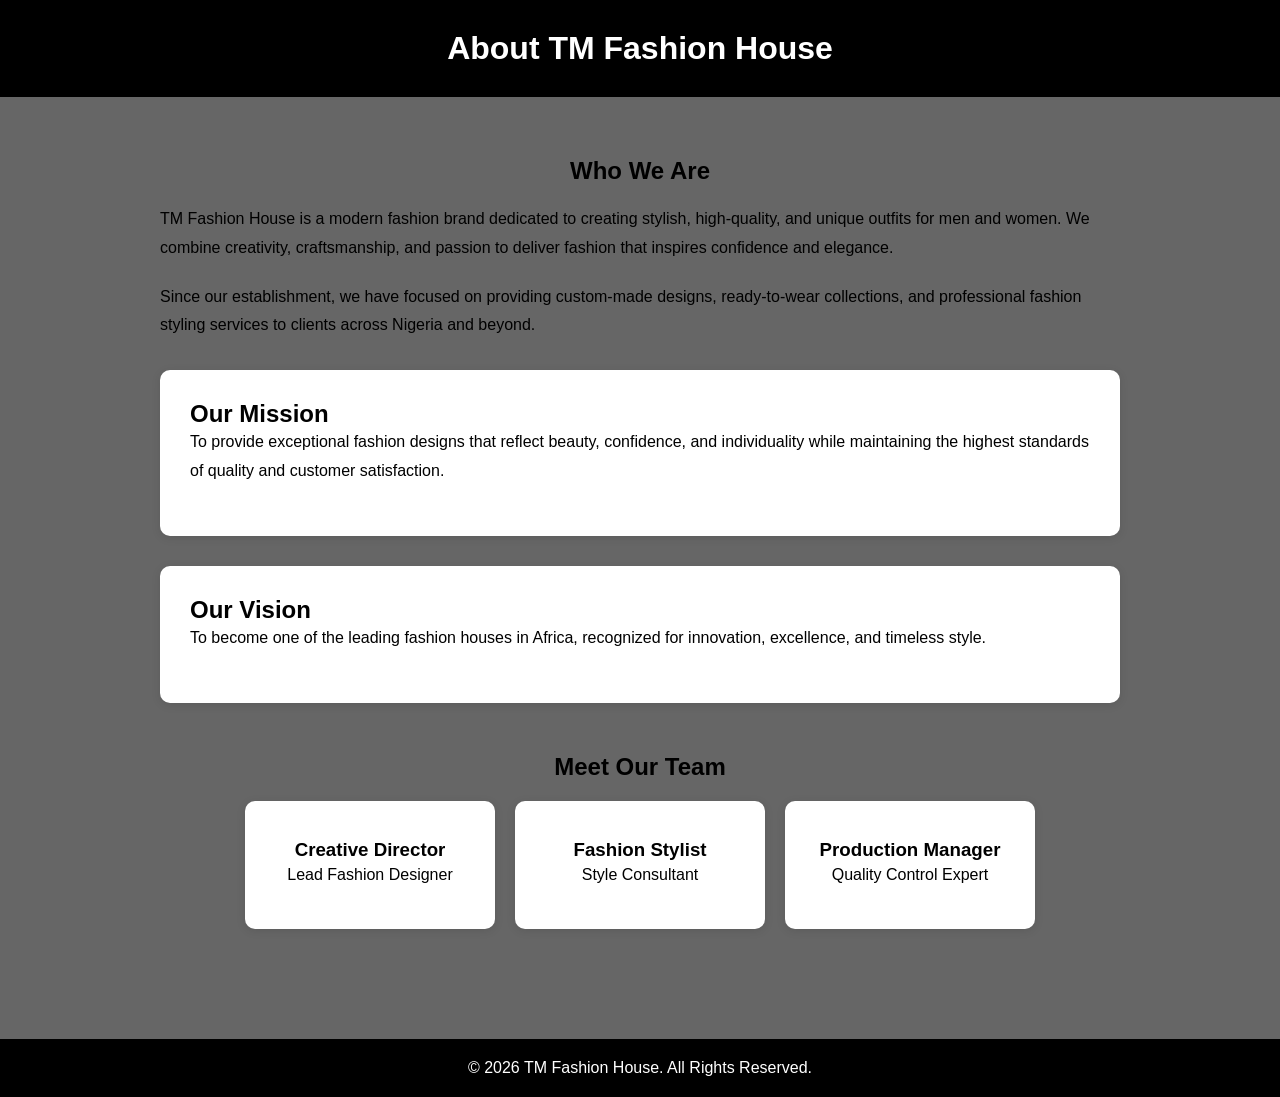
==== about.html @ ffd2a454 "change" ====
<!DOCTYPE html>
<html lang="en">
<head>
<meta charset="UTF-8">
<meta name="viewport" content="width=device-width, initial-scale=1.0">
<title>About Us - TM Fashion House</title>

<style>
*{
    margin:0;
    padding:0;
    box-sizing:border-box;
    font-family:Arial, sans-serif;
}

body{
    height: 100vh;
    background: linear-gradient(rgba(0,0,0,0.6),
    rgba(0,0,0,0.6)),
    url("images/about-bg.jpg");
    background-size: cover;
    background-position: center;
    color: black;
}    


header{
    background:#000;
    color:#fff;
    text-align:center;
    padding:30px;
}

.about{
    max-width:1000px;
    margin:auto;
    padding:60px 20px;
}

.about h1{
    text-align:center;
    margin-bottom:20px;
}

.about p{
    line-height:1.8;
    margin-bottom:20px;
}

.mission{
    background:white;
    padding:30px;
    margin-top:30px;
    border-radius:10px;
    box-shadow:0 2px 10px rgba(0,0,0,0.1);
}

.team{
    margin-top:50px;
    text-align:center;
}

.team-members{
    display:flex;
    gap:20px;
    justify-content:center;
    flex-wrap:wrap;
    margin-top:20px;
}

.card{
    background:white;
    padding:20px;
    width:250px;
    border-radius:10px;
    box-shadow:0 2px 10px rgba(0,0,0,0.1);
}

.card img{
    width:100%;
    border-radius:10px;
}

footer{
    background:black;
    color:white;
    text-align:center;
    padding:20px;
    margin-top:50px;
}
</style>
</head>

<body>

<header>
    <h1>About TM Fashion House</h1>
</header>

<section class="about">

    <h1>Who We Are</h1>

    <p>
        TM Fashion House is a modern fashion brand dedicated to creating
        stylish, high-quality, and unique outfits for men and women.
        We combine creativity, craftsmanship, and passion to deliver
        fashion that inspires confidence and elegance.
    </p>

    <p>
        Since our establishment, we have focused on providing custom-made
        designs, ready-to-wear collections, and professional fashion styling
        services to clients across Nigeria and beyond.
    </p>

    <div class="mission">
        <h2>Our Mission</h2>
        <p>
            To provide exceptional fashion designs that reflect beauty,
            confidence, and individuality while maintaining the highest
            standards of quality and customer satisfaction.
        </p>
    </div>

    <div class="mission">
        <h2>Our Vision</h2>
        <p>
            To become one of the leading fashion houses in Africa,
            recognized for innovation, excellence, and timeless style.
        </p>
    </div>

    <div class="team">
        <h2>Meet Our Team</h2>

        <div class="team-members">

            <div class="card">
                <img src="https://via.placeholder.com/250" alt="">
                <h3>Creative Director</h3>
                <p>Lead Fashion Designer</p>
            </div>

            <div class="card">
                <img src="https://via.placeholder.com/250" alt="">
                <h3>Fashion Stylist</h3>
                <p>Style Consultant</p>
            </div>

            <div class="card">
                <img src="https://via.placeholder.com/250" alt="">
                <h3>Production Manager</h3>
                <p>Quality Control Expert</p>
            </div>

        </div>
    </div>

</section>

<footer>
    <p>&copy; 2026 TM Fashion House. All Rights Reserved.</p>
</footer>

</body>
</html>
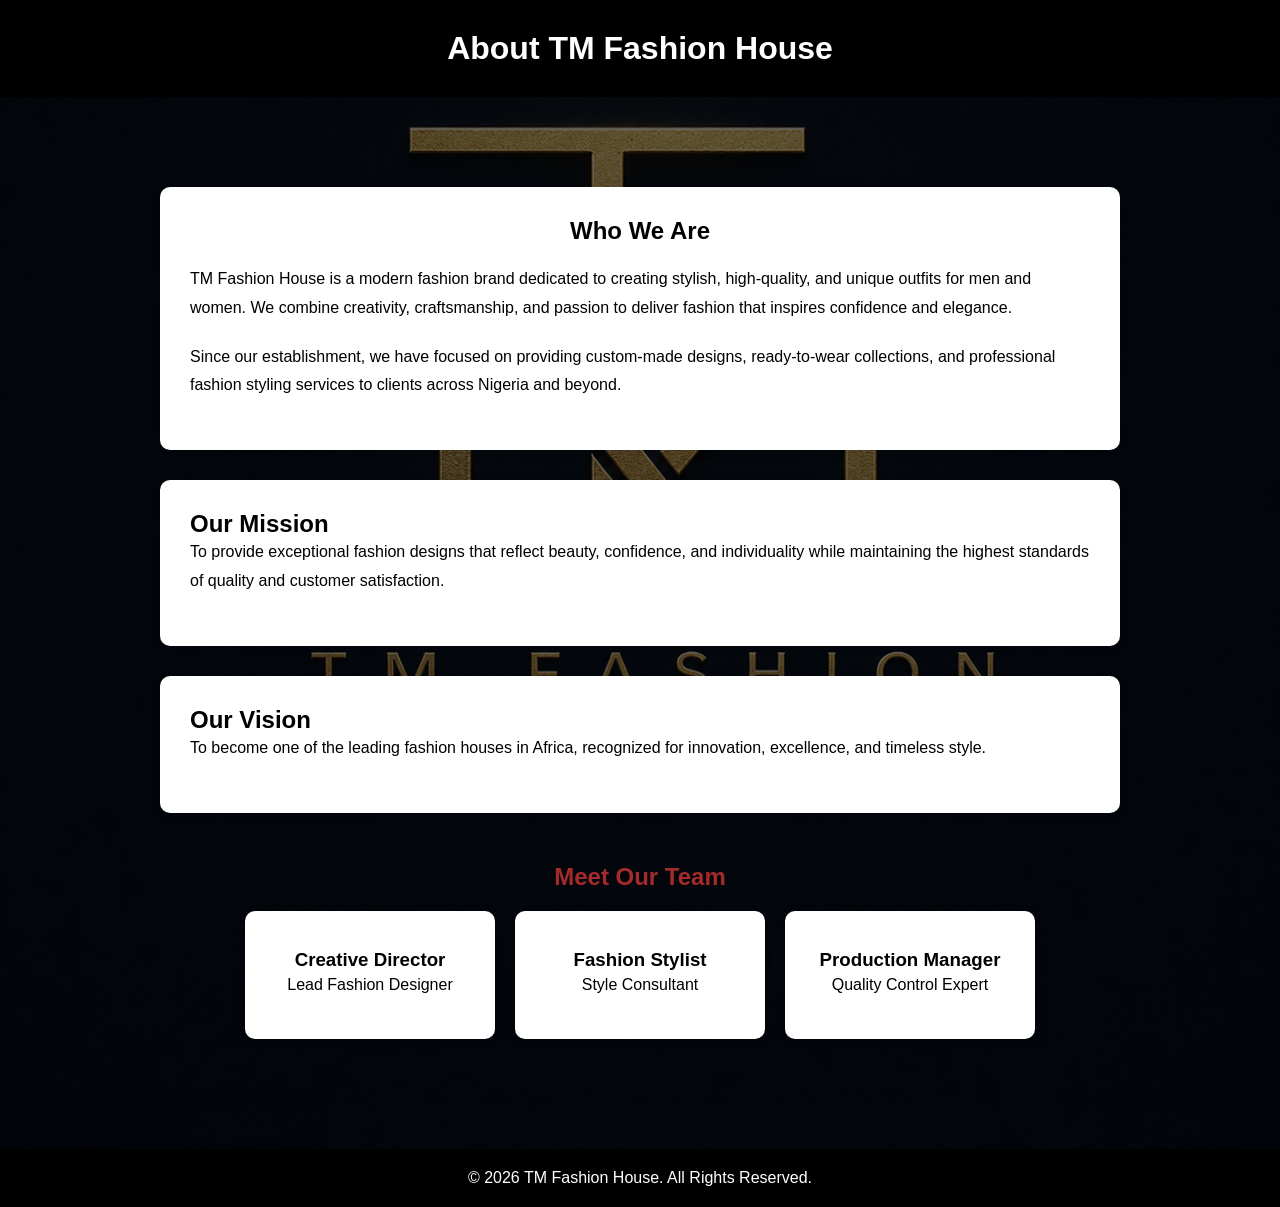
==== commit 9d656457: "change" ====
--- a/about.html
+++ b/about.html
@@ -17,7 +17,7 @@
     height: 100vh;
     background: linear-gradient(rgba(0,0,0,0.6),
     rgba(0,0,0,0.6)),
-    url("images/about-bg.jpg");
+    url("./img/c43660ab-0248-4a86-8bbc-b82530665571.png");
     background-size: cover;
     background-position: center;
     color: black;
@@ -88,6 +88,16 @@
     padding:20px;
     margin-top:50px;
 }
+.abt{
+     background:white;
+    padding:30px;
+    margin-top:30px;
+    border-radius:10px;
+    box-shadow:0 2px 10px rgba(0,0,0,0.1);
+}
+.h1{
+    color: brown;
+}
 </style>
 </head>
 
@@ -98,6 +108,7 @@
 </header>
 
 <section class="about">
+    <div class="abt">
 
     <h1>Who We Are</h1>
 
@@ -113,6 +124,7 @@
         designs, ready-to-wear collections, and professional fashion styling
         services to clients across Nigeria and beyond.
     </p>
+    </div>
 
     <div class="mission">
         <h2>Our Mission</h2>
@@ -132,7 +144,7 @@
     </div>
 
     <div class="team">
-        <h2>Meet Our Team</h2>
+        <h2 class="h1">Meet Our Team</h2>
 
         <div class="team-members">
 
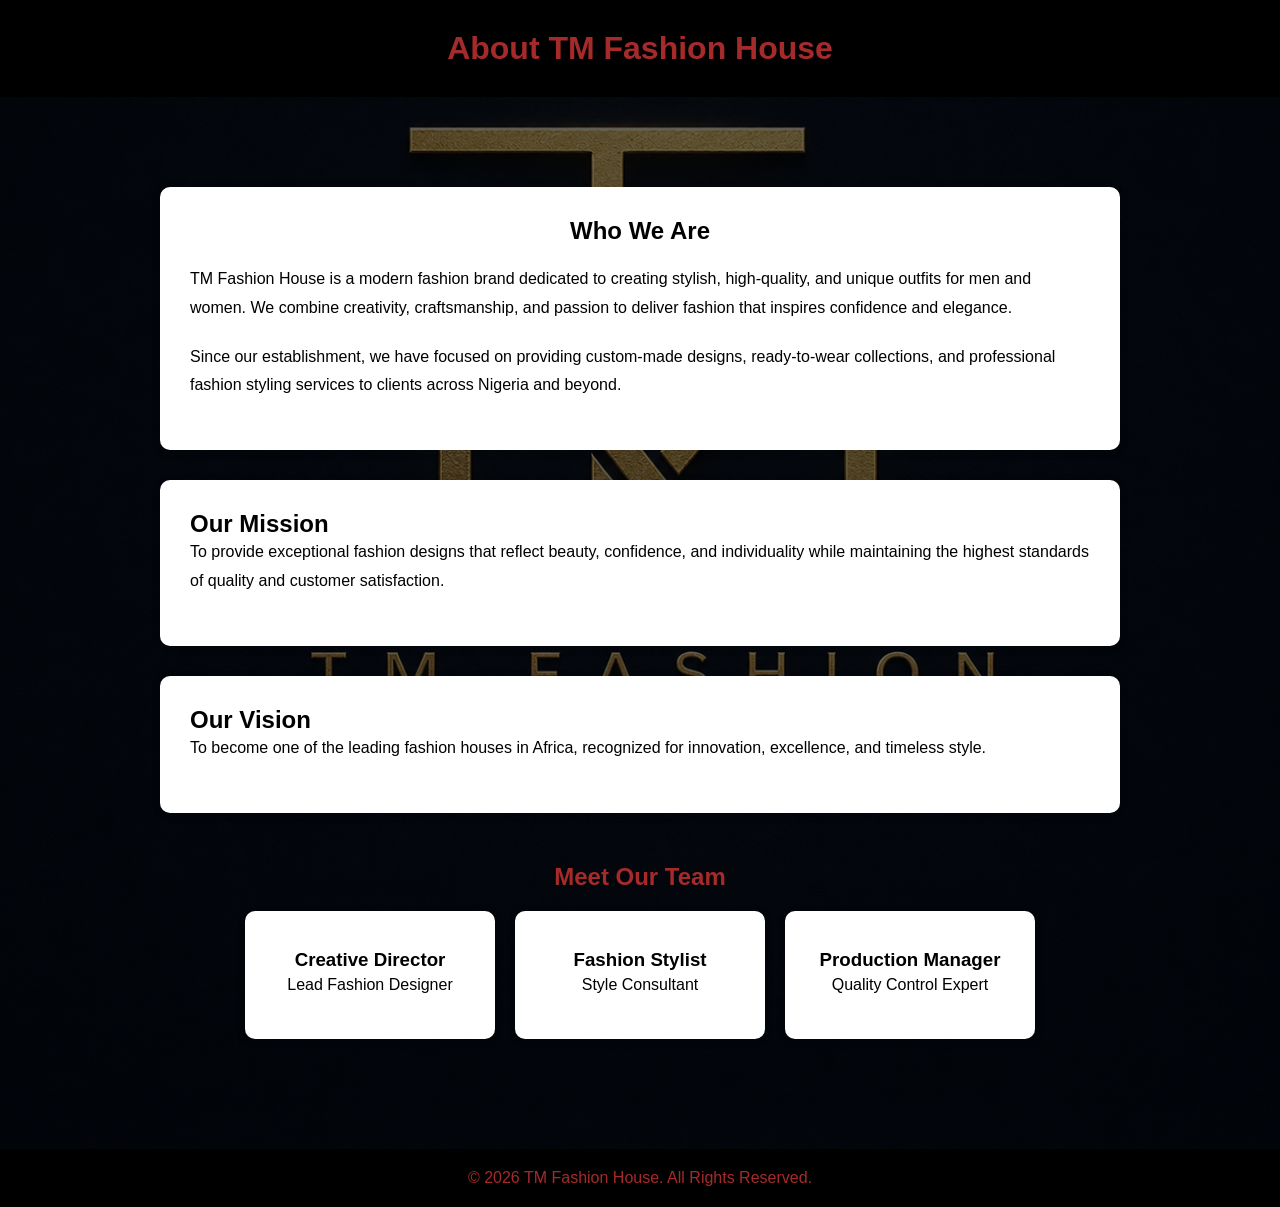
==== commit 321e7a24: "change" ====
--- a/about.html
+++ b/about.html
@@ -26,7 +26,7 @@
 
 header{
     background:#000;
-    color:#fff;
+    color:brown;
     text-align:center;
     padding:30px;
 }
@@ -97,6 +97,9 @@
 }
 .h1{
     color: brown;
+}
+.spa{
+    color:brown;
 }
 </style>
 </head>
@@ -172,7 +175,7 @@
 </section>
 
 <footer>
-    <p>&copy; 2026 TM Fashion House. All Rights Reserved.</p>
+    <p class="spa">&copy; 2026 TM Fashion House. All Rights Reserved.</p>
 </footer>
 
 </body>
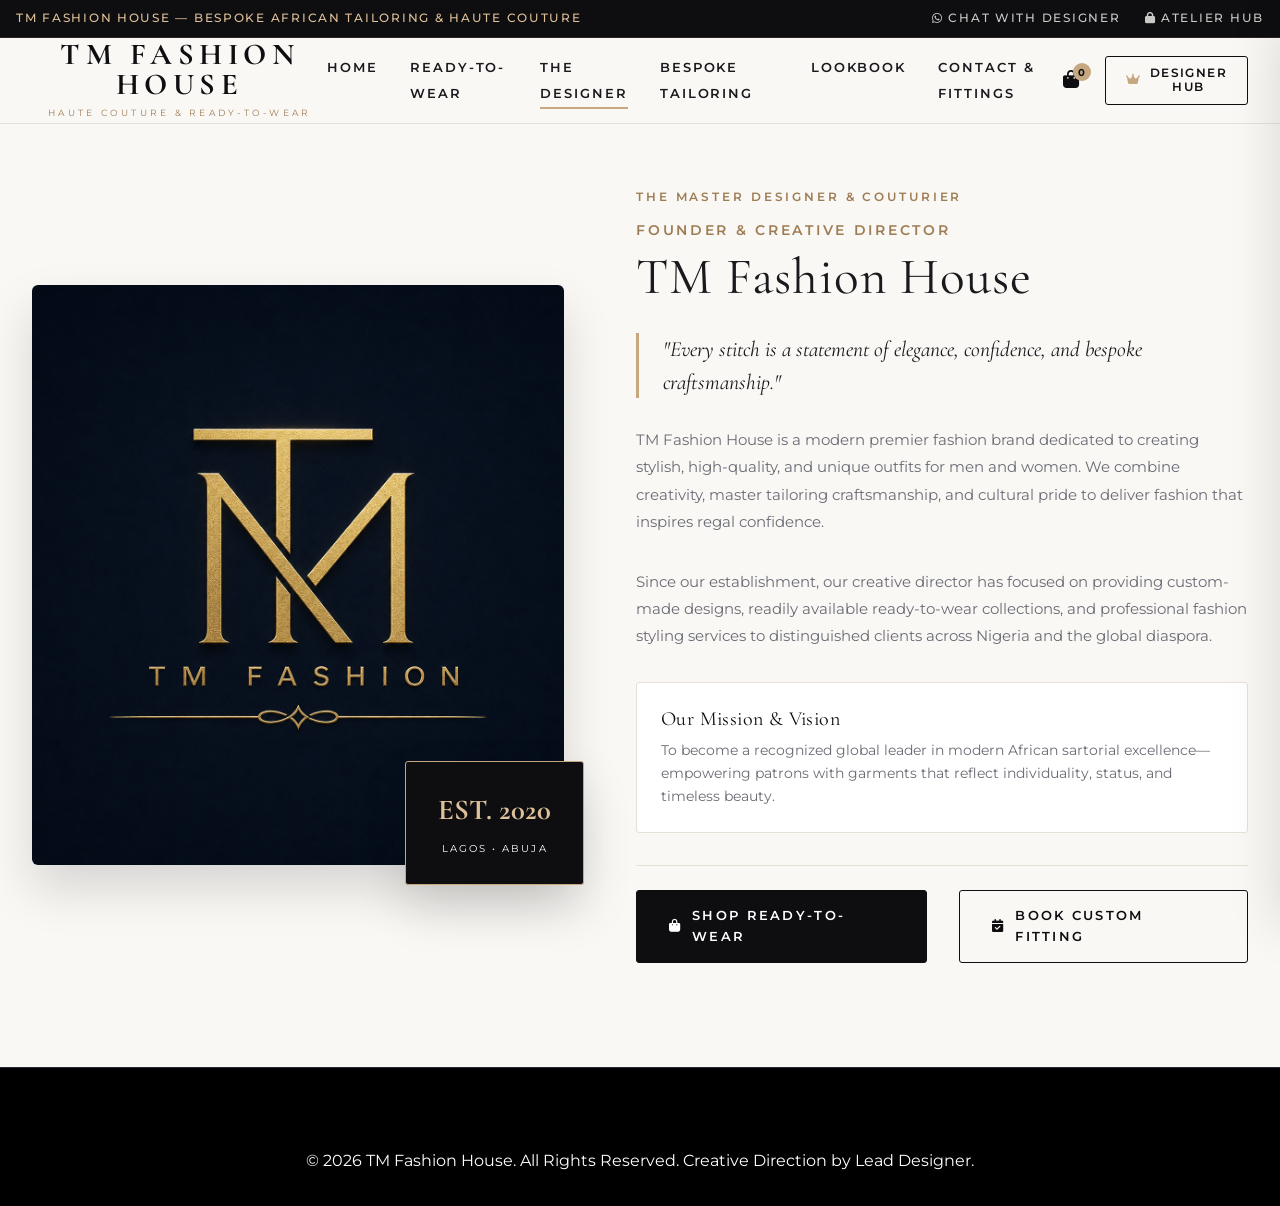
==== commit dd5cdcb3: "change" ====
--- a/about.html
+++ b/about.html
@@ -1,182 +1,147 @@
 <!DOCTYPE html>
 <html lang="en">
 <head>
-<meta charset="UTF-8">
-<meta name="viewport" content="width=device-width, initial-scale=1.0">
-<title>About Us - TM Fashion House</title>
-
-<style>
-*{
-    margin:0;
-    padding:0;
-    box-sizing:border-box;
-    font-family:Arial, sans-serif;
-}
-
-body{
-    height: 100vh;
-    background: linear-gradient(rgba(0,0,0,0.6),
-    rgba(0,0,0,0.6)),
-    url("./img/c43660ab-0248-4a86-8bbc-b82530665571.png");
-    background-size: cover;
-    background-position: center;
-    color: black;
-}    
-
-
-header{
-    background:#000;
-    color:brown;
-    text-align:center;
-    padding:30px;
-}
-
-.about{
-    max-width:1000px;
-    margin:auto;
-    padding:60px 20px;
-}
-
-.about h1{
-    text-align:center;
-    margin-bottom:20px;
-}
-
-.about p{
-    line-height:1.8;
-    margin-bottom:20px;
-}
-
-.mission{
-    background:white;
-    padding:30px;
-    margin-top:30px;
-    border-radius:10px;
-    box-shadow:0 2px 10px rgba(0,0,0,0.1);
-}
-
-.team{
-    margin-top:50px;
-    text-align:center;
-}
-
-.team-members{
-    display:flex;
-    gap:20px;
-    justify-content:center;
-    flex-wrap:wrap;
-    margin-top:20px;
-}
-
-.card{
-    background:white;
-    padding:20px;
-    width:250px;
-    border-radius:10px;
-    box-shadow:0 2px 10px rgba(0,0,0,0.1);
-}
-
-.card img{
-    width:100%;
-    border-radius:10px;
-}
-
-footer{
-    background:black;
-    color:white;
-    text-align:center;
-    padding:20px;
-    margin-top:50px;
-}
-.abt{
-     background:white;
-    padding:30px;
-    margin-top:30px;
-    border-radius:10px;
-    box-shadow:0 2px 10px rgba(0,0,0,0.1);
-}
-.h1{
-    color: brown;
-}
-.spa{
-    color:brown;
-}
-</style>
+    <meta charset="UTF-8">
+    <meta name="viewport" content="width=device-width, initial-scale=1.0">
+    <title>About The Designer & Atelier - TM Fashion House</title>
+    
+    <!-- Font Awesome Icons -->
+    <link rel="stylesheet" href="https://cdnjs.cloudflare.com/ajax/libs/font-awesome/6.5.1/css/all.min.css">
+    
+    <!-- Luxury Styling -->
+    <link rel="stylesheet" href="css/styles.css">
 </head>
-
 <body>
 
-<header>
-    <h1>About TM Fashion House</h1>
-</header>
+    <!-- Announcement Bar -->
+    <aside class="announcement-bar">
+        <span>TM Fashion House — Bespoke African Tailoring & Haute Couture</span>
+        <div class="bar-links">
+            <a href="https://wa.me/2348000000000" target="_blank"><i class="fa-brands fa-whatsapp"></i> Chat with Designer</a>
+            <a href="javascript:void(0)" onclick="DesignerPortal.openPortal()"><i class="fa-solid fa-lock"></i> Atelier Hub</a>
+        </div>
+    </aside>
 
-<section class="about">
-    <div class="abt">
+    <!-- Header Navigation -->
+    <header class="site-header">
+        <div class="container nav-container">
+            <a href="index.html" class="brand-logo">
+                <span class="brand-title">TM Fashion House</span>
+                <span class="brand-subtitle">Haute Couture & Ready-to-Wear</span>
+            </a>
 
-    <h1>Who We Are</h1>
+            <nav>
+                <ul class="nav-menu">
+                    <li><a href="index.html" class="nav-link">Home</a></li>
+                    <li><a href="shop.html" class="nav-link">Ready-to-Wear</a></li>
+                    <li><a href="about.html" class="nav-link active">The Designer</a></li>
+                    <li><a href="index.html#bespoke-section" class="nav-link">Bespoke Tailoring</a></li>
+                    <li><a href="index.html#lookbook-section" class="nav-link">Lookbook</a></li>
+                    <li><a href="contact.html" class="nav-link">Contact & Fittings</a></li>
+                </ul>
+            </nav>
 
-    <p>
-        TM Fashion House is a modern fashion brand dedicated to creating
-        stylish, high-quality, and unique outfits for men and women.
-        We combine creativity, craftsmanship, and passion to deliver
-        fashion that inspires confidence and elegance.
-    </p>
+            <div class="nav-actions">
+                <button class="action-btn" onclick="MaisonApp.openCartDrawer()" title="Shopping Bag">
+                    <i class="fa-solid fa-bag-shopping"></i>
+                    <span class="badge-count" id="cart-count-badge">0</span>
+                </button>
+                <button class="btn btn-outline btn-sm" onclick="DesignerPortal.openPortal()">
+                    <i class="fa-solid fa-crown text-gold"></i> Designer Hub
+                </button>
+            </div>
+        </div>
+    </header>
 
-    <p>
-        Since our establishment, we have focused on providing custom-made
-        designs, ready-to-wear collections, and professional fashion styling
-        services to clients across Nigeria and beyond.
-    </p>
-    </div>
+    <!-- About Section -->
+    <section class="section" style="padding-top: 4rem;">
+        <div class="container">
+            <div class="designer-grid">
+                <div class="designer-image-wrapper">
+                    <img src="./img/c43660ab-0248-4a86-8bbc-b82530665571.png" alt="TM Fashion House Master Designer" class="designer-img-main">
+                    <div class="designer-badge-floating">
+                        <span class="year">EST. 2020</span>
+                        <span class="label">Lagos • Abuja</span>
+                    </div>
+                </div>
 
-    <div class="mission">
-        <h2>Our Mission</h2>
-        <p>
-            To provide exceptional fashion designs that reflect beauty,
-            confidence, and individuality while maintaining the highest
-            standards of quality and customer satisfaction.
-        </p>
-    </div>
+                <div class="designer-info">
+                    <span class="eyebrow">The Master Designer & Couturier</span>
+                    <span class="designer-role">Founder & Creative Director</span>
+                    <h1 class="designer-name">TM Fashion House</h1>
 
-    <div class="mission">
-        <h2>Our Vision</h2>
-        <p>
-            To become one of the leading fashion houses in Africa,
-            recognized for innovation, excellence, and timeless style.
-        </p>
-    </div>
+                    <div class="designer-quote-box">
+                        "Every stitch is a statement of elegance, confidence, and bespoke craftsmanship."
+                    </div>
 
-    <div class="team">
-        <h2 class="h1">Meet Our Team</h2>
+                    <p class="designer-bio">
+                        TM Fashion House is a modern premier fashion brand dedicated to creating stylish, high-quality, and unique outfits for men and women. We combine creativity, master tailoring craftsmanship, and cultural pride to deliver fashion that inspires regal confidence.
+                    </p>
 
-        <div class="team-members">
+                    <p class="designer-bio">
+                        Since our establishment, our creative director has focused on providing custom-made designs, readily available ready-to-wear collections, and professional fashion styling services to distinguished clients across Nigeria and the global diaspora.
+                    </p>
 
-            <div class="card">
-                <img src="https://via.placeholder.com/250" alt="">
-                <h3>Creative Director</h3>
-                <p>Lead Fashion Designer</p>
+                    <div style="background: var(--c-white); padding: 1.5rem; border: 1px solid var(--c-border); border-radius: var(--radius-xs); margin-bottom: 2rem;">
+                        <h4 style="font-family: var(--font-serif); font-size: 1.25rem; color: var(--c-noir); margin-bottom: 0.5rem;">Our Mission & Vision</h4>
+                        <p style="font-size: 0.85rem; color: var(--c-text-muted); line-height: 1.7;">
+                            To become a recognized global leader in modern African sartorial excellence—empowering patrons with garments that reflect individuality, status, and timeless beauty.
+                        </p>
+                    </div>
+
+                    <div class="designer-signatures">
+                        <a href="shop.html" class="btn btn-primary">
+                            <i class="fa-solid fa-bag-shopping"></i> Shop Ready-to-Wear
+                        </a>
+                        <a href="contact.html" class="btn btn-outline">
+                            <i class="fa-solid fa-calendar-check"></i> Book Custom Fitting
+                        </a>
+                    </div>
+                </div>
             </div>
+        </div>
+    </section>
 
-            <div class="card">
-                <img src="https://via.placeholder.com/250" alt="">
-                <h3>Fashion Stylist</h3>
-                <p>Style Consultant</p>
+    <!-- Footer -->
+    <footer class="site-footer">
+        <div class="container text-center" style="text-align: center;">
+            <p>© 2026 TM Fashion House. All Rights Reserved. Creative Direction by Lead Designer.</p>
+        </div>
+    </footer>
+
+    <!-- Cart Drawer & Modals -->
+    <div id="drawer-backdrop" class="drawer-backdrop" onclick="MaisonApp.closeCartDrawer()"></div>
+    <aside id="cart-drawer" class="cart-drawer">
+        <div class="drawer-header">
+            <h3 class="drawer-title">Your Shopping Bag</h3>
+            <button class="drawer-close-btn" onclick="MaisonApp.closeCartDrawer()"><i class="fa-solid fa-xmark"></i></button>
+        </div>
+        <div id="cart-items-container" class="drawer-body"></div>
+        <div class="drawer-footer">
+            <div class="cart-summary-total"><span>Total</span><span id="cart-total">₦0</span></div>
+            <a href="shop.html" class="btn btn-primary" style="width: 100%; margin-top: 1rem;">View Full Store & Checkout</a>
+        </div>
+    </aside>
+
+    <div id="designer-portal-modal" class="modal-backdrop designer-portal-modal">
+        <div class="modal-container">
+            <button class="modal-close-btn" onclick="DesignerPortal.closePortal()"><i class="fa-solid fa-xmark"></i></button>
+            <div class="portal-header">
+                <h2 style="font-family: var(--font-serif); font-size: 1.85rem;">TM Fashion House Designer Console</h2>
+                <button class="btn btn-outline-gold btn-sm" onclick="DesignerPortal.closePortal()">Close</button>
             </div>
-
-            <div class="card">
-                <img src="https://via.placeholder.com/250" alt="">
-                <h3>Production Manager</h3>
-                <p>Quality Control Expert</p>
+            <div class="portal-nav-tabs">
+                <button class="portal-tab-btn active" data-tab="overview" onclick="DesignerPortal.switchTab('overview')">Overview</button>
+                <button class="portal-tab-btn" data-tab="inventory" onclick="DesignerPortal.switchTab('inventory')">Inventory</button>
+                <button class="portal-tab-btn" data-tab="orders" onclick="DesignerPortal.switchTab('orders')">Orders</button>
+                <button class="portal-tab-btn" data-tab="bespoke" onclick="DesignerPortal.switchTab('bespoke')">Bespoke</button>
             </div>
-
+            <div id="portal-tab-content" class="portal-content-area"></div>
         </div>
     </div>
 
-</section>
-
-<footer>
-    <p class="spa">&copy; 2026 TM Fashion House. All Rights Reserved.</p>
-</footer>
-
+    <script src="js/data.js"></script>
+    <script src="js/designer-portal.js"></script>
+    <script src="js/app.js"></script>
 </body>
 </html>
--- a/css/styles.css
+++ b/css/styles.css
@@ -0,0 +1,1948 @@
+/* ==========================================================================
+   TM FASHION HOUSE — HAUTE COUTURE & READY-TO-WEAR DESIGN SYSTEM
+   ========================================================================== */
+
+@import url('https://fonts.googleapis.com/css2?family=Cormorant+Garamond:ital,wght@0,300;0,400;0,500;0,600;0,700;1,400;1,600&family=Montserrat:wght@200;300;400;500;600;700&family=Playfair+Display:ital,wght@0,400;0,600;0,700;1,400&display=swap');
+
+:root {
+  --font-serif: 'Cormorant Garamond', 'Playfair Display', Georgia, serif;
+  --font-display: 'Playfair Display', Georgia, serif;
+  --font-sans: 'Montserrat', -apple-system, BlinkMacSystemFont, 'Segoe UI', Roboto, sans-serif;
+
+  /* Color Palette */
+  --c-noir: #0e0e11;
+  --c-noir-pure: #000000;
+  --c-noir-card: #16161c;
+  --c-charcoal: #23232b;
+  --c-gold: #c5a880;
+  --c-gold-hover: #b39266;
+  --c-gold-light: #f7f3ec;
+  --c-gold-accent: #dfc199;
+  --c-gold-muted: rgba(197, 168, 128, 0.2);
+  --c-royal-brown: #5a2a27;
+  --c-cream: #faf8f5;
+  --c-cream-soft: #f4efe8;
+  --c-sand: #e8e2d8;
+  --c-white: #ffffff;
+  --c-text-primary: #1a1a1e;
+  --c-text-muted: #6b6b75;
+  --c-text-light: #9e9ea7;
+  --c-border: #e6e0d6;
+  --c-border-dark: #2a2a34;
+  --c-success: #2d8a63;
+  --c-whatsapp: #25d366;
+  --c-danger: #a93226;
+
+  /* Elevation & Transitions */
+  --shadow-sm: 0 4px 12px rgba(0, 0, 0, 0.04);
+  --shadow-md: 0 12px 30px rgba(0, 0, 0, 0.08);
+  --shadow-lg: 0 24px 50px rgba(0, 0, 0, 0.14);
+  --shadow-gold: 0 10px 30px rgba(197, 168, 128, 0.25);
+  --ease-luxury: cubic-bezier(0.25, 1, 0.5, 1);
+  --transition-fast: 0.25s cubic-bezier(0.25, 1, 0.5, 1);
+  --transition-smooth: 0.45s cubic-bezier(0.25, 1, 0.5, 1);
+  --radius-xs: 3px;
+  --radius-sm: 6px;
+  --radius-md: 10px;
+  --radius-lg: 16px;
+}
+
+/* Reset & Base Styles */
+*, *::before, *::after {
+  box-sizing: border-box;
+  margin: 0;
+  padding: 0;
+}
+
+html {
+  scroll-behavior: smooth;
+  font-size: 16px;
+  -webkit-font-smoothing: antialiased;
+  -moz-osx-font-smoothing: grayscale;
+}
+
+body {
+  font-family: var(--font-sans);
+  background-color: var(--c-cream);
+  color: var(--c-text-primary);
+  line-height: 1.65;
+  overflow-x: hidden;
+}
+
+img {
+  max-width: 100%;
+  height: auto;
+  display: block;
+}
+
+button, input, select, textarea {
+  font-family: inherit;
+  font-size: inherit;
+  outline: none;
+}
+
+a {
+  color: inherit;
+  text-decoration: none;
+  transition: color var(--transition-fast);
+}
+
+/* Typography Helpers */
+h1, h2, h3, h4, h5, h6 {
+  font-family: var(--font-serif);
+  font-weight: 400;
+  letter-spacing: 0.02em;
+  line-height: 1.2;
+}
+
+.eyebrow {
+  font-family: var(--font-sans);
+  font-size: 0.72rem;
+  font-weight: 600;
+  text-transform: uppercase;
+  letter-spacing: 0.25em;
+  color: var(--c-gold-dark, #9e7d54);
+  margin-bottom: 0.75rem;
+  display: block;
+}
+
+.text-gold {
+  color: var(--c-gold) !important;
+}
+
+.container {
+  width: 100%;
+  max-width: 1320px;
+  margin: 0 auto;
+  padding: 0 2rem;
+}
+
+/* Buttons & Interactive Elements */
+.btn {
+  display: inline-flex;
+  align-items: center;
+  justify-content: center;
+  gap: 0.6rem;
+  padding: 0.9rem 2rem;
+  font-size: 0.8rem;
+  font-weight: 600;
+  text-transform: uppercase;
+  letter-spacing: 0.18em;
+  border-radius: var(--radius-xs);
+  cursor: pointer;
+  transition: all var(--transition-smooth);
+  position: relative;
+  overflow: hidden;
+  border: 1px solid transparent;
+}
+
+.btn-primary {
+  background-color: var(--c-noir);
+  color: var(--c-white);
+  border-color: var(--c-noir);
+}
+
+.btn-primary:hover {
+  background-color: var(--c-gold);
+  border-color: var(--c-gold);
+  color: var(--c-noir);
+  box-shadow: var(--shadow-gold);
+  transform: translateY(-2px);
+}
+
+.btn-gold {
+  background-color: var(--c-gold);
+  color: var(--c-noir);
+  border-color: var(--c-gold);
+}
+
+.btn-gold:hover {
+  background-color: var(--c-gold-hover);
+  border-color: var(--c-gold-hover);
+  color: var(--c-white);
+  transform: translateY(-2px);
+}
+
+.btn-whatsapp {
+  background-color: var(--c-whatsapp);
+  color: var(--c-white);
+  border-color: var(--c-whatsapp);
+}
+
+.btn-whatsapp:hover {
+  background-color: #1eb956;
+  box-shadow: 0 8px 20px rgba(37, 211, 102, 0.3);
+  transform: translateY(-2px);
+}
+
+.btn-outline {
+  background-color: transparent;
+  color: var(--c-noir);
+  border-color: var(--c-noir);
+}
+
+.btn-outline:hover {
+  background-color: var(--c-noir);
+  color: var(--c-white);
+  transform: translateY(-2px);
+}
+
+.btn-outline-gold {
+  background-color: transparent;
+  color: var(--c-gold);
+  border-color: var(--c-gold);
+}
+
+.btn-outline-gold:hover {
+  background-color: var(--c-gold);
+  color: var(--c-noir);
+  transform: translateY(-2px);
+}
+
+.btn-sm {
+  padding: 0.6rem 1.25rem;
+  font-size: 0.72rem;
+  letter-spacing: 0.12em;
+}
+
+.btn-icon {
+  width: 44px;
+  height: 44px;
+  padding: 0;
+  border-radius: 50%;
+  display: inline-flex;
+  align-items: center;
+  justify-content: center;
+  background: var(--c-white);
+  border: 1px solid var(--c-border);
+  color: var(--c-noir);
+  cursor: pointer;
+  transition: all var(--transition-fast);
+}
+
+.btn-icon:hover {
+  background: var(--c-noir);
+  color: var(--c-white);
+  border-color: var(--c-noir);
+}
+
+/* ==========================================================================
+   ANNOUNCEMENT BAR & NAVIGATION
+   ========================================================================== */
+
+.announcement-bar {
+  background-color: var(--c-noir);
+  color: var(--c-gold-accent);
+  padding: 0.55rem 1rem;
+  font-size: 0.72rem;
+  font-weight: 500;
+  letter-spacing: 0.15em;
+  text-transform: uppercase;
+  text-align: center;
+  border-bottom: 1px solid rgba(197, 168, 128, 0.15);
+  display: flex;
+  justify-content: space-between;
+  align-items: center;
+}
+
+.announcement-bar .bar-links {
+  display: flex;
+  gap: 1.5rem;
+}
+
+.announcement-bar .bar-links a {
+  color: var(--c-cream);
+  opacity: 0.8;
+  transition: opacity 0.2s;
+}
+
+.announcement-bar .bar-links a:hover {
+  opacity: 1;
+  color: var(--c-gold);
+}
+
+.site-header {
+  position: sticky;
+  top: 0;
+  z-index: 100;
+  background: rgba(250, 248, 245, 0.96);
+  backdrop-filter: blur(14px);
+  -webkit-backdrop-filter: blur(14px);
+  border-bottom: 1px solid var(--c-border);
+  transition: all var(--transition-fast);
+}
+
+.nav-container {
+  display: flex;
+  align-items: center;
+  justify-content: space-between;
+  height: 85px;
+}
+
+.nav-menu {
+  display: flex;
+  list-style: none;
+  gap: 2rem;
+}
+
+.nav-link {
+  font-size: 0.8rem;
+  font-weight: 600;
+  letter-spacing: 0.15em;
+  text-transform: uppercase;
+  color: var(--c-text-primary);
+  position: relative;
+  padding: 0.5rem 0;
+}
+
+.nav-link::after {
+  content: '';
+  position: absolute;
+  bottom: 0;
+  left: 0;
+  width: 0%;
+  height: 2px;
+  background-color: var(--c-gold);
+  transition: width var(--transition-fast);
+}
+
+.nav-link:hover::after,
+.nav-link.active::after {
+  width: 100%;
+}
+
+.brand-logo {
+  text-align: center;
+  display: flex;
+  flex-direction: column;
+  align-items: center;
+}
+
+.brand-title {
+  font-family: var(--font-serif);
+  font-size: 1.9rem;
+  font-weight: 700;
+  letter-spacing: 0.18em;
+  text-transform: uppercase;
+  color: var(--c-noir);
+  line-height: 1;
+}
+
+.brand-subtitle {
+  font-size: 0.58rem;
+  letter-spacing: 0.35em;
+  text-transform: uppercase;
+  color: var(--c-gold-dark, #9e7d54);
+  margin-top: 0.25rem;
+}
+
+.nav-actions {
+  display: flex;
+  align-items: center;
+  gap: 1.25rem;
+}
+
+.action-btn {
+  background: transparent;
+  border: none;
+  cursor: pointer;
+  color: var(--c-noir);
+  font-size: 1.15rem;
+  position: relative;
+  padding: 0.35rem;
+  display: flex;
+  align-items: center;
+  justify-content: center;
+  transition: transform 0.2s, color 0.2s;
+}
+
+.action-btn:hover {
+  color: var(--c-gold);
+  transform: scale(1.08);
+}
+
+.badge-count {
+  position: absolute;
+  top: -2px;
+  right: -6px;
+  background-color: var(--c-gold);
+  color: var(--c-noir);
+  font-size: 0.65rem;
+  font-weight: 700;
+  min-width: 18px;
+  height: 18px;
+  border-radius: 50%;
+  display: flex;
+  align-items: center;
+  justify-content: center;
+}
+
+.mobile-nav-toggle {
+  display: none;
+  background: transparent;
+  border: none;
+  font-size: 1.5rem;
+  cursor: pointer;
+}
+
+/* ==========================================================================
+   HERO EDITORIAL SECTION
+   ========================================================================== */
+
+.hero-section {
+  position: relative;
+  min-height: 88vh;
+  display: flex;
+  align-items: center;
+  background: linear-gradient(135deg, rgba(14, 14, 17, 0.82) 0%, rgba(14, 14, 17, 0.55) 100%),
+              url('./img/c43660ab-0248-4a86-8bbc-b82530665571.png') center/cover no-repeat;
+  color: var(--c-white);
+  overflow: hidden;
+}
+
+.hero-content {
+  max-width: 760px;
+  position: relative;
+  z-index: 2;
+  padding: 4.5rem 0;
+  animation: fadeIn 1s ease-out;
+}
+
+.hero-tag {
+  display: inline-flex;
+  align-items: center;
+  gap: 0.75rem;
+  padding: 0.45rem 1.25rem;
+  background: rgba(255, 255, 255, 0.12);
+  backdrop-filter: blur(8px);
+  border: 1px solid rgba(255, 255, 255, 0.25);
+  font-size: 0.72rem;
+  letter-spacing: 0.2em;
+  text-transform: uppercase;
+  margin-bottom: 1.5rem;
+  border-radius: var(--radius-xs);
+}
+
+.hero-tag .dot {
+  width: 6px;
+  height: 6px;
+  background-color: var(--c-gold);
+  border-radius: 50%;
+  animation: pulse 2s infinite;
+}
+
+.hero-title {
+  font-size: 3.8rem;
+  font-weight: 300;
+  line-height: 1.1;
+  letter-spacing: 0.03em;
+  margin-bottom: 1.5rem;
+}
+
+.hero-title span {
+  font-style: italic;
+  font-weight: 700;
+  color: var(--c-gold-accent);
+}
+
+.hero-description {
+  font-size: 1.05rem;
+  font-weight: 300;
+  line-height: 1.8;
+  color: rgba(255, 255, 255, 0.88);
+  margin-bottom: 2.5rem;
+  max-width: 620px;
+}
+
+.hero-cta-group {
+  display: flex;
+  gap: 1.25rem;
+  flex-wrap: wrap;
+}
+
+.hero-badges {
+  display: flex;
+  gap: 3.5rem;
+  margin-top: 3.5rem;
+  padding-top: 2rem;
+  border-top: 1px solid rgba(255, 255, 255, 0.2);
+}
+
+.hero-stat-num {
+  font-family: var(--font-serif);
+  font-size: 2rem;
+  font-weight: 700;
+  color: var(--c-gold-accent);
+  display: block;
+}
+
+.hero-stat-label {
+  font-size: 0.72rem;
+  letter-spacing: 0.15em;
+  text-transform: uppercase;
+  color: rgba(255, 255, 255, 0.75);
+}
+
+/* ==========================================================================
+   DESIGNER SPOTLIGHT: MEET THE CREATIVE DIRECTOR
+   ========================================================================== */
+
+.section {
+  padding: 6.5rem 0;
+}
+
+.section-dark {
+  background-color: var(--c-noir);
+  color: var(--c-white);
+}
+
+.section-header {
+  text-align: center;
+  max-width: 720px;
+  margin: 0 auto 4rem auto;
+}
+
+.section-title {
+  font-size: 2.8rem;
+  font-weight: 400;
+  margin-bottom: 1rem;
+}
+
+.section-subtitle {
+  font-size: 0.95rem;
+  color: var(--c-text-muted);
+  line-height: 1.7;
+}
+
+.section-dark .section-subtitle {
+  color: var(--c-text-light);
+}
+
+.designer-grid {
+  display: grid;
+  grid-template-columns: 1fr 1.15fr;
+  gap: 4.5rem;
+  align-items: center;
+}
+
+.designer-image-wrapper {
+  position: relative;
+}
+
+.designer-img-main {
+  width: 100%;
+  height: 580px;
+  object-fit: cover;
+  border-radius: var(--radius-sm);
+  box-shadow: var(--shadow-lg);
+}
+
+.designer-badge-floating {
+  position: absolute;
+  bottom: -20px;
+  right: -20px;
+  background: var(--c-noir);
+  color: var(--c-gold-accent);
+  padding: 1.5rem 2rem;
+  border: 1px solid var(--c-gold);
+  border-radius: var(--radius-xs);
+  box-shadow: var(--shadow-lg);
+  text-align: center;
+}
+
+.designer-badge-floating .year {
+  font-family: var(--font-serif);
+  font-size: 1.8rem;
+  font-weight: 700;
+  display: block;
+}
+
+.designer-badge-floating .label {
+  font-size: 0.65rem;
+  letter-spacing: 0.2em;
+  text-transform: uppercase;
+  color: var(--c-white);
+}
+
+.designer-info .designer-role {
+  font-size: 0.85rem;
+  letter-spacing: 0.2em;
+  text-transform: uppercase;
+  color: var(--c-gold-dark, #9e7d54);
+  margin-bottom: 0.5rem;
+  display: block;
+  font-weight: 600;
+}
+
+.designer-info .designer-name {
+  font-size: 3.2rem;
+  margin-bottom: 1.5rem;
+  line-height: 1.1;
+}
+
+.designer-quote-box {
+  border-left: 3px solid var(--c-gold);
+  padding-left: 1.5rem;
+  margin: 1.75rem 0;
+  font-family: var(--font-serif);
+  font-style: italic;
+  font-size: 1.35rem;
+  color: var(--c-text-primary);
+  line-height: 1.5;
+}
+
+.designer-bio {
+  font-size: 0.95rem;
+  color: var(--c-text-muted);
+  line-height: 1.8;
+  margin-bottom: 2rem;
+}
+
+.accolades-list {
+  list-style: none;
+  margin-bottom: 2.5rem;
+  display: flex;
+  flex-direction: column;
+  gap: 0.85rem;
+}
+
+.accolades-item {
+  display: flex;
+  align-items: center;
+  gap: 1rem;
+  font-size: 0.85rem;
+  color: var(--c-text-primary);
+}
+
+.accolades-item .trophy-icon {
+  color: var(--c-gold);
+  font-size: 1.1rem;
+}
+
+.designer-signatures {
+  display: flex;
+  align-items: center;
+  gap: 2rem;
+  padding-top: 1.5rem;
+  border-top: 1px solid var(--c-border);
+}
+
+.signature-text {
+  font-family: 'Playfair Display', cursive;
+  font-style: italic;
+  font-size: 1.8rem;
+  color: var(--c-gold-dark, #9e7d54);
+}
+
+/* ==========================================================================
+   SKETCH TO SILHOUETTE TIMELINE
+   ========================================================================== */
+
+.process-grid {
+  display: grid;
+  grid-template-columns: repeat(4, 1fr);
+  gap: 2rem;
+  margin-top: 3rem;
+}
+
+.process-card {
+  background: var(--c-noir-card);
+  border: 1px solid var(--c-border-dark);
+  padding: 2.5rem 1.75rem;
+  border-radius: var(--radius-sm);
+  position: relative;
+  transition: transform var(--transition-smooth), border-color var(--transition-smooth);
+}
+
+.process-card:hover {
+  transform: translateY(-6px);
+  border-color: var(--c-gold);
+}
+
+.process-number {
+  font-family: var(--font-serif);
+  font-size: 2.2rem;
+  color: var(--c-gold);
+  opacity: 0.6;
+  margin-bottom: 1rem;
+}
+
+.process-title {
+  font-size: 1.3rem;
+  margin-bottom: 0.75rem;
+  color: var(--c-white);
+}
+
+.process-desc {
+  font-size: 0.85rem;
+  color: var(--c-text-light);
+  line-height: 1.65;
+}
+
+/* ==========================================================================
+   READY-TO-WEAR SHOPPING CATALOG
+   ========================================================================== */
+
+.catalog-controls {
+  display: flex;
+  justify-content: space-between;
+  align-items: center;
+  flex-wrap: wrap;
+  gap: 1.5rem;
+  margin-bottom: 2.5rem;
+  padding-bottom: 1.5rem;
+  border-bottom: 1px solid var(--c-border);
+}
+
+.category-tabs {
+  display: flex;
+  gap: 0.5rem;
+  flex-wrap: wrap;
+}
+
+.tab-btn {
+  padding: 0.6rem 1.4rem;
+  background: transparent;
+  border: 1px solid var(--c-border);
+  font-size: 0.75rem;
+  font-weight: 600;
+  letter-spacing: 0.12em;
+  text-transform: uppercase;
+  color: var(--c-text-primary);
+  border-radius: var(--radius-xs);
+  cursor: pointer;
+  transition: all var(--transition-fast);
+}
+
+.tab-btn:hover,
+.tab-btn.active {
+  background: var(--c-noir);
+  color: var(--c-white);
+  border-color: var(--c-noir);
+}
+
+.filter-search-group {
+  display: flex;
+  align-items: center;
+  gap: 1rem;
+}
+
+.search-box {
+  position: relative;
+}
+
+.search-input {
+  padding: 0.6rem 1rem 0.6rem 2.2rem;
+  font-size: 0.8rem;
+  border: 1px solid var(--c-border);
+  border-radius: var(--radius-xs);
+  background: var(--c-white);
+  min-width: 230px;
+  transition: border-color var(--transition-fast);
+}
+
+.search-input:focus {
+  border-color: var(--c-gold);
+}
+
+.search-icon {
+  position: absolute;
+  left: 0.75rem;
+  top: 50%;
+  transform: translateY(-50%);
+  color: var(--c-text-muted);
+  font-size: 0.85rem;
+}
+
+.sort-select {
+  padding: 0.6rem 1.2rem;
+  font-size: 0.8rem;
+  border: 1px solid var(--c-border);
+  border-radius: var(--radius-xs);
+  background: var(--c-white);
+  cursor: pointer;
+}
+
+/* Product Cards Grid */
+.products-grid {
+  display: grid;
+  grid-template-columns: repeat(auto-fill, minmax(290px, 1fr));
+  gap: 2.5rem 2rem;
+}
+
+.product-card {
+  background: var(--c-white);
+  border-radius: var(--radius-sm);
+  overflow: hidden;
+  border: 1px solid var(--c-border);
+  transition: all var(--transition-smooth);
+  display: flex;
+  flex-direction: column;
+  position: relative;
+}
+
+.product-card:hover {
+  transform: translateY(-5px);
+  box-shadow: var(--shadow-md);
+  border-color: var(--c-gold);
+}
+
+.product-media {
+  position: relative;
+  width: 100%;
+  height: 400px;
+  overflow: hidden;
+  background-color: var(--c-sand);
+}
+
+.product-img {
+  width: 100%;
+  height: 100%;
+  object-fit: cover;
+  transition: transform 0.6s var(--ease-luxury);
+}
+
+.product-card:hover .product-img {
+  transform: scale(1.06);
+}
+
+.product-badge {
+  position: absolute;
+  top: 1rem;
+  left: 1rem;
+  background: var(--c-noir);
+  color: var(--c-white);
+  font-size: 0.65rem;
+  font-weight: 600;
+  letter-spacing: 0.15em;
+  text-transform: uppercase;
+  padding: 0.35rem 0.75rem;
+  border-radius: var(--radius-xs);
+  z-index: 2;
+}
+
+.product-actions-floating {
+  position: absolute;
+  top: 1rem;
+  right: 1rem;
+  display: flex;
+  flex-direction: column;
+  gap: 0.5rem;
+  z-index: 2;
+}
+
+.quick-action-btn {
+  width: 36px;
+  height: 36px;
+  border-radius: 50%;
+  background: rgba(255, 255, 255, 0.92);
+  backdrop-filter: blur(4px);
+  border: 1px solid rgba(0, 0, 0, 0.08);
+  display: flex;
+  align-items: center;
+  justify-content: center;
+  color: var(--c-noir);
+  cursor: pointer;
+  transition: all var(--transition-fast);
+}
+
+.quick-action-btn:hover {
+  background: var(--c-noir);
+  color: var(--c-white);
+}
+
+.quick-action-btn.active-wishlist {
+  background: #e74c3c;
+  color: #fff;
+  border-color: #e74c3c;
+}
+
+.quick-view-overlay-btn {
+  position: absolute;
+  bottom: 0;
+  left: 0;
+  width: 100%;
+  padding: 0.85rem;
+  background: rgba(14, 14, 17, 0.88);
+  backdrop-filter: blur(8px);
+  color: var(--c-white);
+  border: none;
+  font-size: 0.72rem;
+  font-weight: 600;
+  letter-spacing: 0.15em;
+  text-transform: uppercase;
+  cursor: pointer;
+  transform: translateY(100%);
+  transition: transform var(--transition-smooth);
+}
+
+.product-card:hover .quick-view-overlay-btn {
+  transform: translateY(0);
+}
+
+.product-info {
+  padding: 1.5rem;
+  display: flex;
+  flex-direction: column;
+  flex-grow: 1;
+}
+
+.product-category-tag {
+  font-size: 0.68rem;
+  letter-spacing: 0.18em;
+  text-transform: uppercase;
+  color: var(--c-gold-dark, #9e7d54);
+  margin-bottom: 0.35rem;
+  font-weight: 600;
+}
+
+.product-name {
+  font-family: var(--font-serif);
+  font-size: 1.25rem;
+  font-weight: 600;
+  margin-bottom: 0.5rem;
+  color: var(--c-noir);
+  line-height: 1.3;
+}
+
+.product-price-row {
+  display: flex;
+  align-items: center;
+  gap: 0.75rem;
+  margin-bottom: 0.85rem;
+}
+
+.product-price {
+  font-family: var(--font-serif);
+  font-size: 1.35rem;
+  font-weight: 700;
+  color: var(--c-noir);
+}
+
+.product-original-price {
+  font-size: 0.95rem;
+  text-decoration: line-through;
+  color: var(--c-text-light);
+}
+
+.product-meta-specs {
+  font-size: 0.78rem;
+  color: var(--c-text-muted);
+  margin-bottom: 1rem;
+  line-height: 1.5;
+  display: -webkit-box;
+  -webkit-line-clamp: 2;
+  -webkit-box-orient: vertical;
+  overflow: hidden;
+}
+
+.swatches-row {
+  display: flex;
+  align-items: center;
+  gap: 0.5rem;
+  margin-bottom: 1.25rem;
+}
+
+.color-swatch {
+  width: 20px;
+  height: 20px;
+  border-radius: 50%;
+  border: 1px solid rgba(0, 0, 0, 0.2);
+  cursor: pointer;
+  position: relative;
+  transition: transform 0.2s;
+}
+
+.color-swatch:hover,
+.color-swatch.active {
+  transform: scale(1.25);
+  box-shadow: 0 0 0 2px var(--c-cream), 0 0 0 3px var(--c-gold);
+}
+
+.product-card-footer {
+  margin-top: auto;
+  display: flex;
+  gap: 0.5rem;
+}
+
+.stock-indicator {
+  font-size: 0.72rem;
+  display: flex;
+  align-items: center;
+  gap: 0.4rem;
+  color: var(--c-success);
+  margin-bottom: 0.75rem;
+  font-weight: 500;
+}
+
+.stock-dot {
+  width: 6px;
+  height: 6px;
+  border-radius: 50%;
+  background-color: currentColor;
+}
+
+/* ==========================================================================
+   BESPOKE ATELIER SECTION
+   ========================================================================== */
+
+.bespoke-section {
+  background: linear-gradient(180deg, #111115 0%, #16161c 100%);
+  color: var(--c-white);
+  position: relative;
+}
+
+.bespoke-grid {
+  display: grid;
+  grid-template-columns: repeat(3, 1fr);
+  gap: 2rem;
+  margin-top: 3.5rem;
+}
+
+.bespoke-card {
+  background: rgba(255, 255, 255, 0.03);
+  border: 1px solid var(--c-border-dark);
+  border-radius: var(--radius-sm);
+  overflow: hidden;
+  transition: all var(--transition-smooth);
+  display: flex;
+  flex-direction: column;
+}
+
+.bespoke-card:hover {
+  transform: translateY(-8px);
+  border-color: var(--c-gold);
+  background: rgba(255, 255, 255, 0.06);
+}
+
+.bespoke-card-img {
+  width: 100%;
+  height: 260px;
+  object-fit: cover;
+  filter: brightness(0.92);
+}
+
+.bespoke-card-body {
+  padding: 2rem;
+  display: flex;
+  flex-direction: column;
+  flex-grow: 1;
+}
+
+.bespoke-card-title {
+  font-size: 1.5rem;
+  color: var(--c-white);
+  margin-bottom: 0.5rem;
+}
+
+.bespoke-card-tagline {
+  font-size: 0.8rem;
+  color: var(--c-gold);
+  letter-spacing: 0.1em;
+  margin-bottom: 1rem;
+}
+
+.bespoke-meta-list {
+  list-style: none;
+  margin: 1rem 0 1.5rem 0;
+  display: flex;
+  flex-direction: column;
+  gap: 0.5rem;
+  font-size: 0.82rem;
+  color: var(--c-text-light);
+}
+
+.bespoke-meta-list li {
+  display: flex;
+  align-items: center;
+  gap: 0.5rem;
+}
+
+.bespoke-meta-list i {
+  color: var(--c-gold);
+}
+
+.bespoke-price-starting {
+  margin-top: auto;
+  padding-top: 1.25rem;
+  border-top: 1px solid rgba(255, 255, 255, 0.1);
+  display: flex;
+  justify-content: space-between;
+  align-items: center;
+}
+
+.starting-label {
+  font-size: 0.7rem;
+  text-transform: uppercase;
+  letter-spacing: 0.15em;
+  color: var(--c-text-light);
+}
+
+.starting-price {
+  font-family: var(--font-serif);
+  font-size: 1.35rem;
+  color: var(--c-gold-accent);
+}
+
+/* ==========================================================================
+   LOOKBOOK & RUNWAY ARCHIVE
+   ========================================================================== */
+
+.lookbook-grid {
+  display: grid;
+  grid-template-columns: repeat(3, 1fr);
+  gap: 2rem;
+  margin-top: 3rem;
+}
+
+.lookbook-card {
+  position: relative;
+  height: 520px;
+  border-radius: var(--radius-sm);
+  overflow: hidden;
+  box-shadow: var(--shadow-md);
+  cursor: pointer;
+}
+
+.lookbook-card img {
+  width: 100%;
+  height: 100%;
+  object-fit: cover;
+  transition: transform 0.8s var(--ease-luxury);
+}
+
+.lookbook-card:hover img {
+  transform: scale(1.08);
+}
+
+.lookbook-card-overlay {
+  position: absolute;
+  inset: 0;
+  background: linear-gradient(180deg, rgba(0,0,0,0.1) 0%, rgba(0,0,0,0.85) 100%);
+  display: flex;
+  flex-direction: column;
+  justify-content: flex-end;
+  padding: 2.5rem 2rem;
+  color: var(--c-white);
+  transition: opacity var(--transition-smooth);
+}
+
+.lookbook-season {
+  font-size: 0.72rem;
+  letter-spacing: 0.25em;
+  text-transform: uppercase;
+  color: var(--c-gold);
+  margin-bottom: 0.5rem;
+}
+
+.lookbook-card-title {
+  font-size: 1.8rem;
+  margin-bottom: 0.75rem;
+  line-height: 1.2;
+}
+
+.lookbook-card-desc {
+  font-size: 0.85rem;
+  color: rgba(255, 255, 255, 0.85);
+  margin-bottom: 1.25rem;
+  line-height: 1.6;
+}
+
+/* ==========================================================================
+   TESTIMONIALS & PRESS
+   ========================================================================== */
+
+.press-grid {
+  display: grid;
+  grid-template-columns: repeat(3, 1fr);
+  gap: 2.5rem;
+  margin-top: 3.5rem;
+}
+
+.press-card {
+  background: var(--c-white);
+  border: 1px solid var(--c-border);
+  padding: 3rem 2rem;
+  border-radius: var(--radius-sm);
+  text-align: center;
+  position: relative;
+  box-shadow: var(--shadow-sm);
+}
+
+.quote-icon {
+  font-family: var(--font-serif);
+  font-size: 3rem;
+  color: var(--c-gold);
+  line-height: 1;
+  margin-bottom: 1rem;
+}
+
+.press-quote {
+  font-family: var(--font-serif);
+  font-size: 1.2rem;
+  font-style: italic;
+  color: var(--c-text-primary);
+  line-height: 1.6;
+  margin-bottom: 1.5rem;
+}
+
+.press-source {
+  font-size: 0.85rem;
+  font-weight: 700;
+  letter-spacing: 0.2em;
+  text-transform: uppercase;
+  color: var(--c-noir);
+}
+
+.press-author {
+  font-size: 0.75rem;
+  color: var(--c-text-muted);
+  margin-top: 0.25rem;
+}
+
+/* ==========================================================================
+   CART SLIDE-OUT DRAWER
+   ========================================================================== */
+
+.drawer-backdrop {
+  position: fixed;
+  inset: 0;
+  background: rgba(0, 0, 0, 0.65);
+  backdrop-filter: blur(4px);
+  z-index: 1000;
+  opacity: 0;
+  visibility: hidden;
+  transition: all var(--transition-smooth);
+}
+
+.drawer-backdrop.active {
+  opacity: 1;
+  visibility: visible;
+}
+
+.cart-drawer {
+  position: fixed;
+  top: 0;
+  right: 0;
+  width: 100%;
+  max-width: 480px;
+  height: 100%;
+  background: var(--c-white);
+  z-index: 1001;
+  display: flex;
+  flex-direction: column;
+  transform: translateX(100%);
+  transition: transform var(--transition-smooth);
+  box-shadow: var(--shadow-lg);
+}
+
+.cart-drawer.active {
+  transform: translateX(0);
+}
+
+.drawer-header {
+  padding: 1.75rem 2rem;
+  display: flex;
+  justify-content: space-between;
+  align-items: center;
+  border-bottom: 1px solid var(--c-border);
+}
+
+.drawer-title {
+  font-size: 1.5rem;
+  color: var(--c-noir);
+}
+
+.drawer-close-btn {
+  background: transparent;
+  border: none;
+  font-size: 1.25rem;
+  cursor: pointer;
+  color: var(--c-text-muted);
+  transition: color 0.2s;
+}
+
+.drawer-close-btn:hover {
+  color: var(--c-noir);
+}
+
+.drawer-body {
+  flex-grow: 1;
+  overflow-y: auto;
+  padding: 2rem;
+}
+
+.cart-empty-state {
+  text-align: center;
+  padding: 4rem 1rem;
+  color: var(--c-text-muted);
+}
+
+.cart-empty-icon {
+  font-size: 3rem;
+  color: var(--c-sand);
+  margin-bottom: 1rem;
+}
+
+.cart-items-list {
+  display: flex;
+  flex-direction: column;
+  gap: 1.5rem;
+}
+
+.cart-item {
+  display: grid;
+  grid-template-columns: 80px 1fr auto;
+  gap: 1.25rem;
+  align-items: center;
+  padding-bottom: 1.5rem;
+  border-bottom: 1px solid var(--c-border);
+}
+
+.cart-item-img {
+  width: 80px;
+  height: 95px;
+  object-fit: cover;
+  border-radius: var(--radius-xs);
+}
+
+.cart-item-info .item-name {
+  font-family: var(--font-serif);
+  font-size: 1.05rem;
+  font-weight: 600;
+  color: var(--c-noir);
+  margin-bottom: 0.25rem;
+}
+
+.cart-item-info .item-variant {
+  font-size: 0.75rem;
+  color: var(--c-text-muted);
+  margin-bottom: 0.5rem;
+}
+
+.cart-item-info .item-price {
+  font-weight: 600;
+  font-size: 0.95rem;
+  color: var(--c-noir);
+}
+
+.qty-control {
+  display: inline-flex;
+  align-items: center;
+  border: 1px solid var(--c-border);
+  border-radius: var(--radius-xs);
+}
+
+.qty-btn {
+  background: transparent;
+  border: none;
+  width: 28px;
+  height: 28px;
+  cursor: pointer;
+  font-size: 0.9rem;
+  display: flex;
+  align-items: center;
+  justify-content: center;
+}
+
+.qty-btn:hover {
+  background: var(--c-sand);
+}
+
+.qty-display {
+  width: 32px;
+  text-align: center;
+  font-size: 0.8rem;
+  font-weight: 600;
+}
+
+.cart-item-remove {
+  background: transparent;
+  border: none;
+  color: var(--c-text-light);
+  cursor: pointer;
+  font-size: 0.9rem;
+  transition: color 0.2s;
+}
+
+.cart-item-remove:hover {
+  color: var(--c-danger);
+}
+
+.drawer-footer {
+  padding: 1.75rem 2rem;
+  border-top: 1px solid var(--c-border);
+  background: var(--c-cream);
+}
+
+.coupon-row {
+  display: flex;
+  gap: 0.5rem;
+  margin-bottom: 1.25rem;
+}
+
+.coupon-input {
+  flex-grow: 1;
+  padding: 0.6rem 1rem;
+  font-size: 0.8rem;
+  border: 1px solid var(--c-border);
+  border-radius: var(--radius-xs);
+  text-transform: uppercase;
+}
+
+.cart-summary-row {
+  display: flex;
+  justify-content: space-between;
+  font-size: 0.85rem;
+  color: var(--c-text-muted);
+  margin-bottom: 0.5rem;
+}
+
+.cart-summary-total {
+  display: flex;
+  justify-content: space-between;
+  font-size: 1.25rem;
+  font-weight: 700;
+  color: var(--c-noir);
+  margin-top: 1rem;
+  padding-top: 1rem;
+  border-top: 1px solid var(--c-border);
+}
+
+/* ==========================================================================
+   MODALS (Quick View, Bespoke Form, Checkout, Designer Dashboard)
+   ========================================================================== */
+
+.modal-backdrop {
+  position: fixed;
+  inset: 0;
+  background: rgba(14, 14, 17, 0.78);
+  backdrop-filter: blur(8px);
+  z-index: 2000;
+  display: flex;
+  align-items: center;
+  justify-content: center;
+  padding: 2rem;
+  opacity: 0;
+  visibility: hidden;
+  transition: all var(--transition-smooth);
+}
+
+.modal-backdrop.active {
+  opacity: 1;
+  visibility: visible;
+}
+
+.modal-container {
+  background: var(--c-white);
+  width: 100%;
+  max-width: 900px;
+  max-height: 90vh;
+  border-radius: var(--radius-sm);
+  overflow-y: auto;
+  position: relative;
+  box-shadow: var(--shadow-lg);
+  transform: translateY(20px) scale(0.98);
+  transition: all var(--transition-smooth);
+}
+
+.modal-backdrop.active .modal-container {
+  transform: translateY(0) scale(1);
+}
+
+.modal-close-btn {
+  position: absolute;
+  top: 1.5rem;
+  right: 1.5rem;
+  background: var(--c-cream);
+  border: 1px solid var(--c-border);
+  width: 36px;
+  height: 36px;
+  border-radius: 50%;
+  display: flex;
+  align-items: center;
+  justify-content: center;
+  cursor: pointer;
+  z-index: 10;
+  color: var(--c-noir);
+  transition: all 0.2s;
+}
+
+.modal-close-btn:hover {
+  background: var(--c-noir);
+  color: var(--c-white);
+}
+
+/* Quick View Layout */
+.quick-view-grid {
+  display: grid;
+  grid-template-columns: 1.1fr 1fr;
+}
+
+.quick-view-gallery {
+  position: relative;
+  background: var(--c-sand);
+}
+
+.quick-view-gallery img {
+  width: 100%;
+  height: 100%;
+  min-height: 480px;
+  object-fit: cover;
+}
+
+.quick-view-details {
+  padding: 3rem 2.5rem;
+  display: flex;
+  flex-direction: column;
+}
+
+.size-selector-group {
+  margin: 1.5rem 0;
+}
+
+.size-selector-header {
+  display: flex;
+  justify-content: space-between;
+  font-size: 0.8rem;
+  margin-bottom: 0.65rem;
+}
+
+.size-guide-link {
+  color: var(--c-gold-dark, #9e7d54);
+  text-decoration: underline;
+  cursor: pointer;
+}
+
+.size-options {
+  display: flex;
+  gap: 0.5rem;
+  flex-wrap: wrap;
+}
+
+.size-pill {
+  min-width: 44px;
+  height: 40px;
+  padding: 0 0.75rem;
+  border: 1px solid var(--c-border);
+  display: flex;
+  align-items: center;
+  justify-content: center;
+  font-size: 0.8rem;
+  font-weight: 600;
+  cursor: pointer;
+  border-radius: var(--radius-xs);
+  transition: all var(--transition-fast);
+}
+
+.size-pill:hover,
+.size-pill.selected {
+  background: var(--c-noir);
+  color: var(--c-white);
+  border-color: var(--c-noir);
+}
+
+/* Bespoke Booking Wizard */
+.wizard-progress {
+  display: flex;
+  justify-content: space-between;
+  margin-bottom: 2rem;
+  position: relative;
+}
+
+.wizard-progress::before {
+  content: '';
+  position: absolute;
+  top: 50%;
+  left: 0;
+  width: 100%;
+  height: 2px;
+  background: var(--c-border);
+  z-index: 1;
+}
+
+.wizard-step-indicator {
+  position: relative;
+  z-index: 2;
+  background: var(--c-white);
+  padding: 0 0.75rem;
+  display: flex;
+  flex-direction: column;
+  align-items: center;
+  gap: 0.35rem;
+}
+
+.step-circle {
+  width: 32px;
+  height: 32px;
+  border-radius: 50%;
+  background: var(--c-sand);
+  color: var(--c-text-muted);
+  display: flex;
+  align-items: center;
+  justify-content: center;
+  font-weight: 600;
+  font-size: 0.85rem;
+  transition: all var(--transition-fast);
+}
+
+.wizard-step-indicator.active .step-circle {
+  background: var(--c-gold);
+  color: var(--c-noir);
+}
+
+.wizard-step-indicator.completed .step-circle {
+  background: var(--c-noir);
+  color: var(--c-white);
+}
+
+.form-grid {
+  display: grid;
+  grid-template-columns: 1fr 1fr;
+  gap: 1.25rem;
+}
+
+.form-group-full {
+  grid-column: span 2;
+}
+
+.form-label {
+  display: block;
+  font-size: 0.75rem;
+  font-weight: 600;
+  letter-spacing: 0.1em;
+  text-transform: uppercase;
+  margin-bottom: 0.5rem;
+  color: var(--c-noir);
+}
+
+.form-control {
+  width: 100%;
+  padding: 0.85rem 1rem;
+  font-size: 0.85rem;
+  border: 1px solid var(--c-border);
+  border-radius: var(--radius-xs);
+  background: var(--c-white);
+  transition: border-color 0.2s;
+}
+
+.form-control:focus {
+  border-color: var(--c-gold);
+}
+
+/* ==========================================================================
+   DESIGNER BACK-OFFICE PORTAL
+   ========================================================================== */
+
+.designer-portal-modal .modal-container {
+  max-width: 1100px;
+  background: #fbfaf8;
+}
+
+.portal-header {
+  padding: 2rem 2.5rem;
+  background: var(--c-noir);
+  color: var(--c-white);
+  display: flex;
+  justify-content: space-between;
+  align-items: center;
+}
+
+.portal-nav-tabs {
+  display: flex;
+  gap: 1rem;
+  padding: 1rem 2.5rem;
+  background: var(--c-white);
+  border-bottom: 1px solid var(--c-border);
+}
+
+.portal-tab-btn {
+  background: transparent;
+  border: none;
+  padding: 0.6rem 1.2rem;
+  font-size: 0.8rem;
+  font-weight: 600;
+  letter-spacing: 0.12em;
+  text-transform: uppercase;
+  color: var(--c-text-muted);
+  cursor: pointer;
+  position: relative;
+}
+
+.portal-tab-btn.active {
+  color: var(--c-noir);
+}
+
+.portal-tab-btn.active::after {
+  content: '';
+  position: absolute;
+  bottom: -1rem;
+  left: 0;
+  width: 100%;
+  height: 2px;
+  background: var(--c-gold);
+}
+
+.portal-content-area {
+  padding: 2.5rem;
+}
+
+.stat-cards-grid {
+  display: grid;
+  grid-template-columns: repeat(4, 1fr);
+  gap: 1.5rem;
+  margin-bottom: 2.5rem;
+}
+
+.stat-card {
+  background: var(--c-white);
+  padding: 1.5rem;
+  border-radius: var(--radius-sm);
+  border: 1px solid var(--c-border);
+}
+
+.stat-card .stat-val {
+  font-family: var(--font-serif);
+  font-size: 1.8rem;
+  font-weight: 700;
+  color: var(--c-noir);
+}
+
+.stat-card .stat-desc {
+  font-size: 0.75rem;
+  color: var(--c-text-muted);
+  text-transform: uppercase;
+  letter-spacing: 0.1em;
+}
+
+.data-table {
+  width: 100%;
+  border-collapse: collapse;
+  background: var(--c-white);
+  border-radius: var(--radius-sm);
+  overflow: hidden;
+  border: 1px solid var(--c-border);
+}
+
+.data-table th {
+  background: var(--c-cream);
+  padding: 1rem 1.25rem;
+  font-size: 0.75rem;
+  font-weight: 600;
+  letter-spacing: 0.12em;
+  text-transform: uppercase;
+  text-align: left;
+  border-bottom: 1px solid var(--c-border);
+}
+
+.data-table td {
+  padding: 1.1rem 1.25rem;
+  font-size: 0.85rem;
+  border-bottom: 1px solid var(--c-border);
+  vertical-align: middle;
+}
+
+.badge-status {
+  display: inline-block;
+  padding: 0.3rem 0.75rem;
+  font-size: 0.7rem;
+  font-weight: 600;
+  letter-spacing: 0.1em;
+  text-transform: uppercase;
+  border-radius: 50px;
+}
+
+.badge-status.cutting {
+  background: #eef2ff;
+  color: #4338ca;
+}
+
+.badge-status.finishing {
+  background: #fef3c7;
+  color: #b45309;
+}
+
+.badge-status.dispatched {
+  background: #d1fae5;
+  color: #065f46;
+}
+
+/* ==========================================================================
+   TOAST NOTIFICATIONS
+   ========================================================================== */
+
+.toast-container {
+  position: fixed;
+  bottom: 2rem;
+  right: 2rem;
+  z-index: 3000;
+  display: flex;
+  flex-direction: column;
+  gap: 0.75rem;
+}
+
+.toast {
+  background: var(--c-noir);
+  color: var(--c-white);
+  padding: 1rem 1.5rem;
+  border-radius: var(--radius-xs);
+  border-left: 4px solid var(--c-gold);
+  box-shadow: var(--shadow-lg);
+  font-size: 0.85rem;
+  display: flex;
+  align-items: center;
+  gap: 1rem;
+  animation: slideInRight 0.35s ease-out;
+}
+
+/* ==========================================================================
+   FOOTER
+   ========================================================================== */
+
+.site-footer {
+  background: var(--c-noir-pure);
+  color: var(--c-white);
+  padding: 5rem 0 2rem 0;
+  border-top: 1px solid var(--c-border-dark);
+}
+
+.footer-grid {
+  display: grid;
+  grid-template-columns: 2fr 1fr 1fr 1.5fr;
+  gap: 3.5rem;
+  margin-bottom: 4rem;
+}
+
+.footer-brand .footer-logo {
+  font-family: var(--font-serif);
+  font-size: 1.8rem;
+  letter-spacing: 0.15em;
+  text-transform: uppercase;
+  margin-bottom: 0.5rem;
+}
+
+.footer-desc {
+  font-size: 0.85rem;
+  color: var(--c-text-light);
+  line-height: 1.7;
+  margin-bottom: 1.5rem;
+}
+
+.footer-col-title {
+  font-size: 0.8rem;
+  font-weight: 600;
+  letter-spacing: 0.2em;
+  text-transform: uppercase;
+  color: var(--c-gold);
+  margin-bottom: 1.5rem;
+}
+
+.footer-links {
+  list-style: none;
+  display: flex;
+  flex-direction: column;
+  gap: 0.75rem;
+}
+
+.footer-links a {
+  font-size: 0.85rem;
+  color: var(--c-text-light);
+  transition: color 0.2s;
+}
+
+.footer-links a:hover {
+  color: var(--c-white);
+}
+
+.newsletter-form {
+  display: flex;
+  gap: 0.5rem;
+  margin-top: 1rem;
+}
+
+.newsletter-input {
+  flex-grow: 1;
+  padding: 0.75rem 1rem;
+  background: rgba(255, 255, 255, 0.08);
+  border: 1px solid var(--c-border-dark);
+  color: var(--c-white);
+  font-size: 0.8rem;
+  border-radius: var(--radius-xs);
+}
+
+.footer-bottom {
+  padding-top: 2rem;
+  border-top: 1px solid rgba(255, 255, 255, 0.1);
+  display: flex;
+  justify-content: space-between;
+  align-items: center;
+  font-size: 0.75rem;
+  color: var(--c-text-light);
+}
+
+/* ==========================================================================
+   ANIMATIONS & MEDIA QUERIES
+   ========================================================================== */
+
+@keyframes fadeIn {
+  from { opacity: 0; transform: translateY(15px); }
+  to { opacity: 1; transform: translateY(0); }
+}
+
+@keyframes slideInRight {
+  from { opacity: 0; transform: translateX(50px); }
+  to { opacity: 1; transform: translateX(0); }
+}
+
+@keyframes pulse {
+  0% { transform: scale(0.95); box-shadow: 0 0 0 0 rgba(197, 168, 128, 0.7); }
+  70% { transform: scale(1); box-shadow: 0 0 0 6px rgba(197, 168, 128, 0); }
+  100% { transform: scale(0.95); box-shadow: 0 0 0 0 rgba(197, 168, 128, 0); }
+}
+
+@media (max-width: 1024px) {
+  .designer-grid {
+    grid-template-columns: 1fr;
+    gap: 3rem;
+  }
+  .bespoke-grid, .lookbook-grid, .press-grid, .process-grid {
+    grid-template-columns: repeat(2, 1fr);
+  }
+  .footer-grid {
+    grid-template-columns: 1fr 1fr;
+  }
+  .stat-cards-grid {
+    grid-template-columns: repeat(2, 1fr);
+  }
+}
+
+@media (max-width: 768px) {
+  .nav-menu {
+    display: none;
+  }
+  .mobile-nav-toggle {
+    display: block;
+  }
+  .hero-title {
+    font-size: 2.5rem;
+  }
+  .hero-badges {
+    flex-direction: column;
+    gap: 1.5rem;
+  }
+  .bespoke-grid, .lookbook-grid, .press-grid, .process-grid {
+    grid-template-columns: 1fr;
+  }
+  .footer-grid {
+    grid-template-columns: 1fr;
+  }
+  .quick-view-grid {
+    grid-template-columns: 1fr;
+  }
+  .form-grid {
+    grid-template-columns: 1fr;
+  }
+  .form-group-full {
+    grid-column: span 1;
+  }
+}
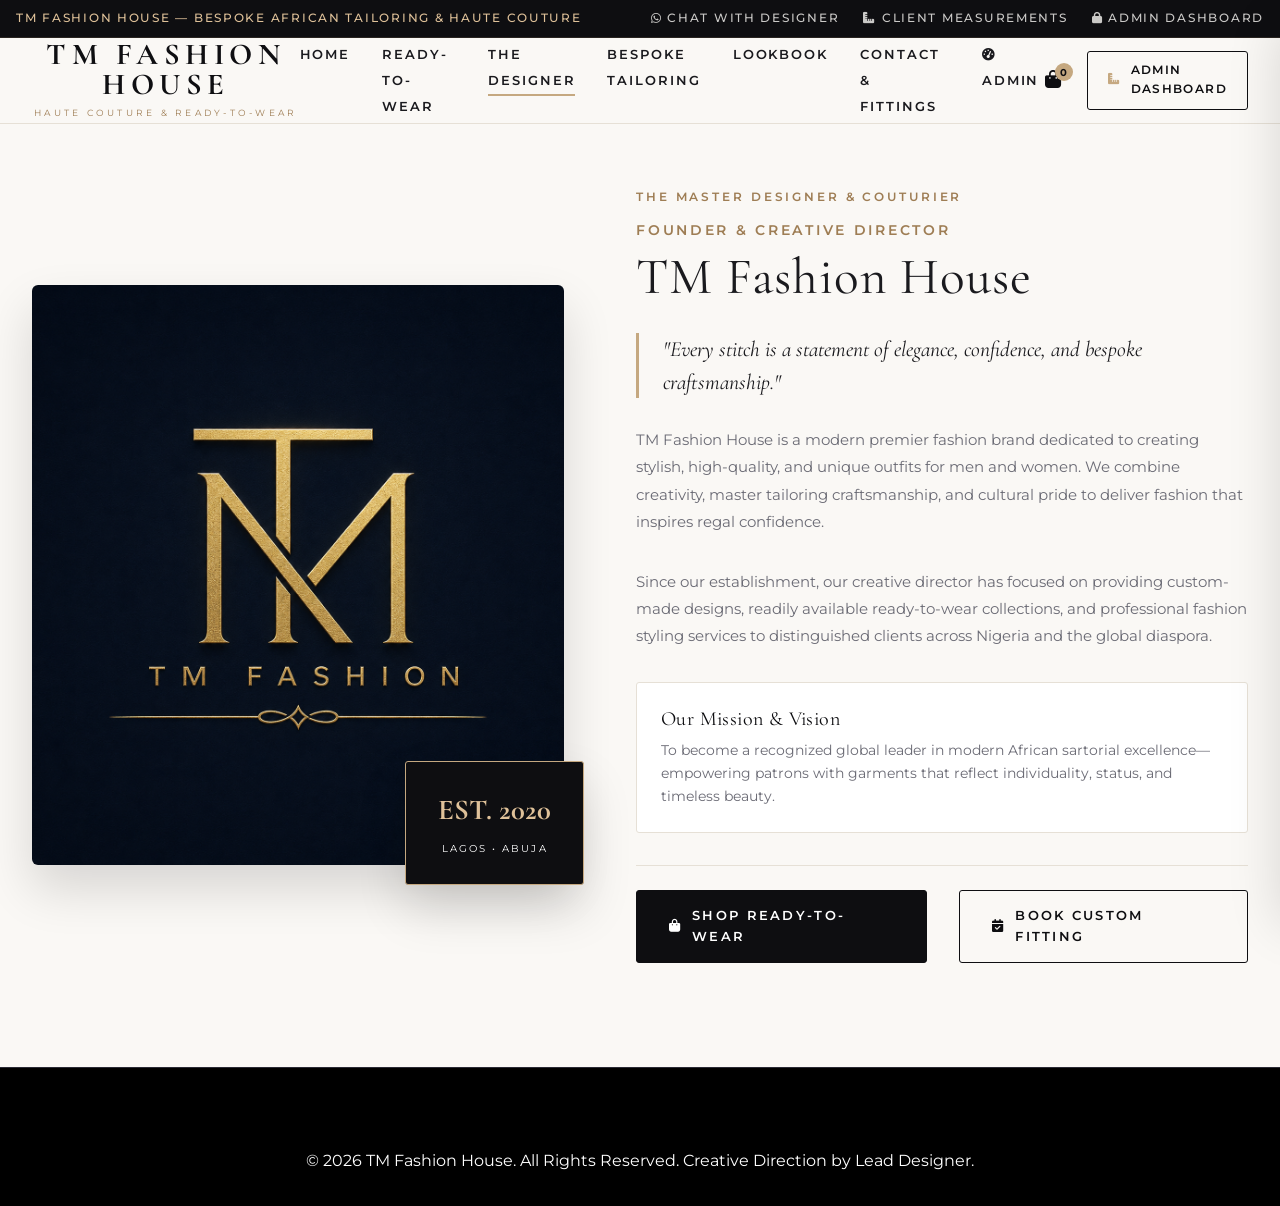
==== commit ebbb263b: "change" ====
--- a/about.html
+++ b/about.html
@@ -18,7 +18,8 @@
         <span>TM Fashion House — Bespoke African Tailoring & Haute Couture</span>
         <div class="bar-links">
             <a href="https://wa.me/2348000000000" target="_blank"><i class="fa-brands fa-whatsapp"></i> Chat with Designer</a>
-            <a href="javascript:void(0)" onclick="DesignerPortal.openPortal()"><i class="fa-solid fa-lock"></i> Atelier Hub</a>
+            <a href="admin.html"><i class="fa-solid fa-ruler-combined"></i> Client Measurements</a>
+            <a href="admin.html"><i class="fa-solid fa-lock"></i> Admin Dashboard</a>
         </div>
     </aside>
 
@@ -38,6 +39,7 @@
                     <li><a href="index.html#bespoke-section" class="nav-link">Bespoke Tailoring</a></li>
                     <li><a href="index.html#lookbook-section" class="nav-link">Lookbook</a></li>
                     <li><a href="contact.html" class="nav-link">Contact & Fittings</a></li>
+                    <li><a href="admin.html" class="nav-link" style="color: var(--c-gold-dark);"><i class="fa-solid fa-gauge-high"></i> Admin</a></li>
                 </ul>
             </nav>
 
@@ -46,9 +48,9 @@
                     <i class="fa-solid fa-bag-shopping"></i>
                     <span class="badge-count" id="cart-count-badge">0</span>
                 </button>
-                <button class="btn btn-outline btn-sm" onclick="DesignerPortal.openPortal()">
-                    <i class="fa-solid fa-crown text-gold"></i> Designer Hub
-                </button>
+                <a href="admin.html" class="btn btn-outline btn-sm">
+                    <i class="fa-solid fa-ruler-combined text-gold"></i> Admin Dashboard
+                </a>
             </div>
         </div>
     </header>
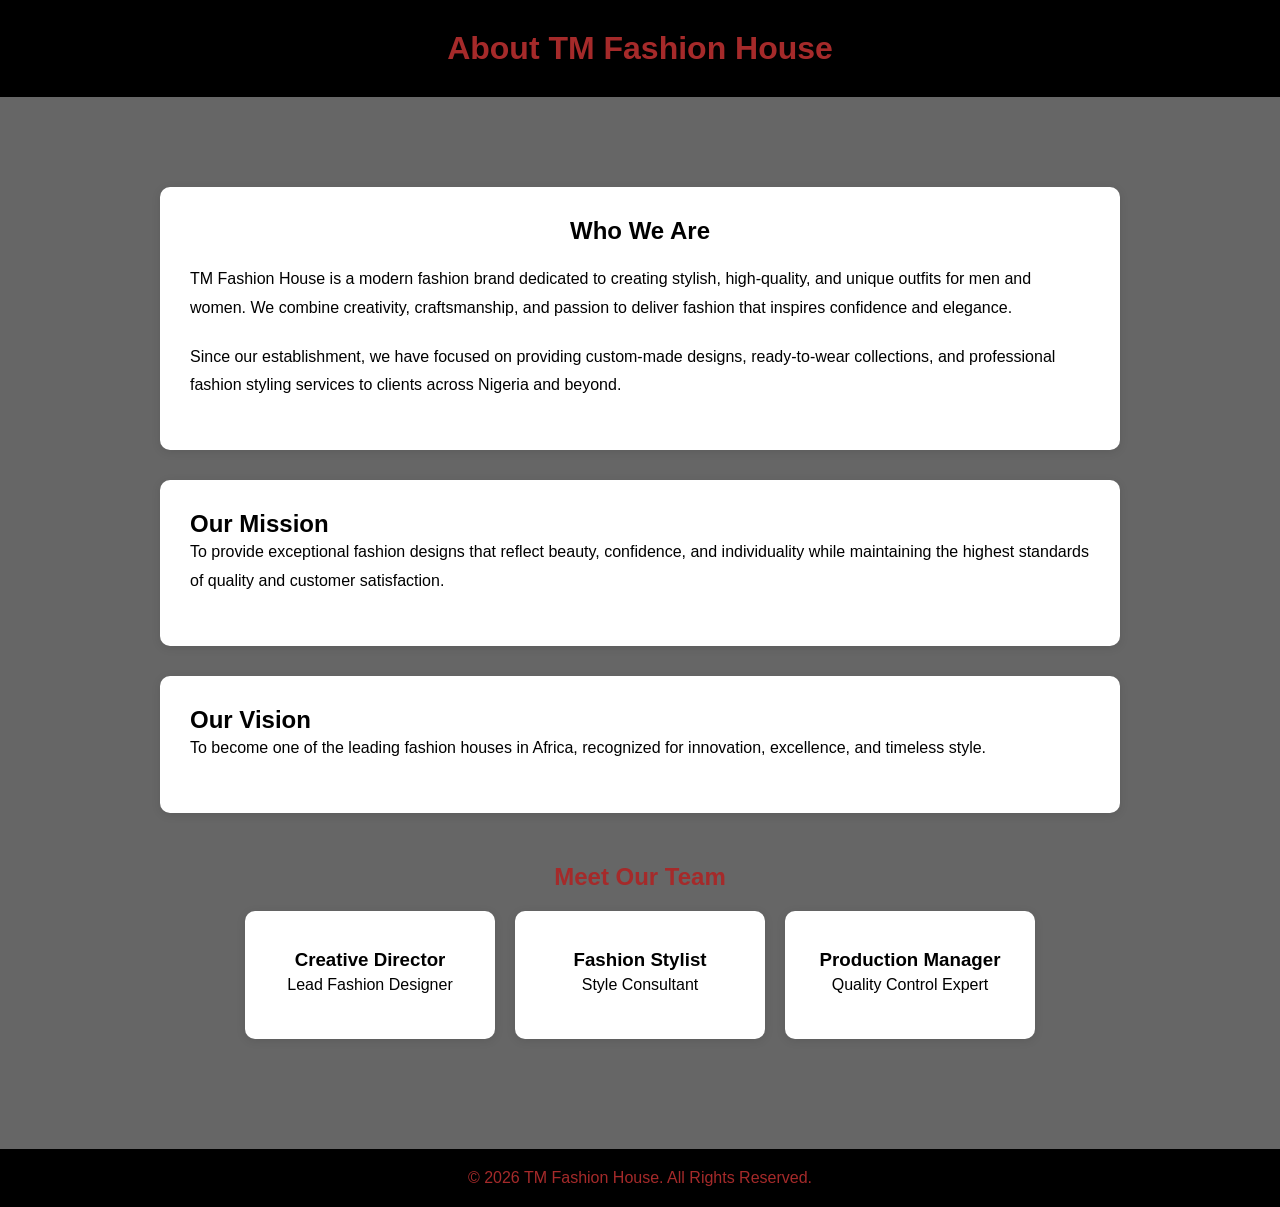
==== commit 0ae636b4: "cjhange" ====
--- a/about.html
+++ b/about.html
@@ -1,149 +1,182 @@
 <!DOCTYPE html>
 <html lang="en">
 <head>
-    <meta charset="UTF-8">
-    <meta name="viewport" content="width=device-width, initial-scale=1.0">
-    <title>About The Designer & Atelier - TM Fashion House</title>
-    
-    <!-- Font Awesome Icons -->
-    <link rel="stylesheet" href="https://cdnjs.cloudflare.com/ajax/libs/font-awesome/6.5.1/css/all.min.css">
-    
-    <!-- Luxury Styling -->
-    <link rel="stylesheet" href="css/styles.css">
+<meta charset="UTF-8">
+<meta name="viewport" content="width=device-width, initial-scale=1.0">
+<title>About Us - TM Fashion House</title>
+
+<style>
+*{
+    margin:0;
+    padding:0;
+    box-sizing:border-box;
+    font-family:Arial, sans-serif;
+}
+
+body{
+    height: 100vh;
+    background: linear-gradient(rgba(0,0,0,0.6),
+    rgba(0,0,0,0.6)),
+    url("./img/c43660ab-0248-4a86-8bbc-b82530665571.png");
+    background-size: cover;
+    background-position: center;
+    color: black;
+}    
+
+
+header{
+    background:#000;
+    color:brown;
+    text-align:center;
+    padding:30px;
+}
+
+.about{
+    max-width:1000px;
+    margin:auto;
+    padding:60px 20px;
+}
+
+.about h1{
+    text-align:center;
+    margin-bottom:20px;
+}
+
+.about p{
+    line-height:1.8;
+    margin-bottom:20px;
+}
+
+.mission{
+    background:white;
+    padding:30px;
+    margin-top:30px;
+    border-radius:10px;
+    box-shadow:0 2px 10px rgba(0,0,0,0.1);
+}
+
+.team{
+    margin-top:50px;
+    text-align:center;
+}
+
+.team-members{
+    display:flex;
+    gap:20px;
+    justify-content:center;
+    flex-wrap:wrap;
+    margin-top:20px;
+}
+
+.card{
+    background:white;
+    padding:20px;
+    width:250px;
+    border-radius:10px;
+    box-shadow:0 2px 10px rgba(0,0,0,0.1);
+}
+
+.card img{
+    width:100%;
+    border-radius:10px;
+}
+
+footer{
+    background:black;
+    color:white;
+    text-align:center;
+    padding:20px;
+    margin-top:50px;
+}
+.abt{
+     background:white;
+    padding:30px;
+    margin-top:30px;
+    border-radius:10px;
+    box-shadow:0 2px 10px rgba(0,0,0,0.1);
+}
+.h1{
+    color: brown;
+}
+.spa{
+    color:brown;
+}
+</style>
 </head>
+
 <body>
 
-    <!-- Announcement Bar -->
-    <aside class="announcement-bar">
-        <span>TM Fashion House — Bespoke African Tailoring & Haute Couture</span>
-        <div class="bar-links">
-            <a href="https://wa.me/2348000000000" target="_blank"><i class="fa-brands fa-whatsapp"></i> Chat with Designer</a>
-            <a href="admin.html"><i class="fa-solid fa-ruler-combined"></i> Client Measurements</a>
-            <a href="admin.html"><i class="fa-solid fa-lock"></i> Admin Dashboard</a>
-        </div>
-    </aside>
+<header>
+    <h1>About TM Fashion House</h1>
+</header>
 
-    <!-- Header Navigation -->
-    <header class="site-header">
-        <div class="container nav-container">
-            <a href="index.html" class="brand-logo">
-                <span class="brand-title">TM Fashion House</span>
-                <span class="brand-subtitle">Haute Couture & Ready-to-Wear</span>
-            </a>
+<section class="about">
+    <div class="abt">
 
-            <nav>
-                <ul class="nav-menu">
-                    <li><a href="index.html" class="nav-link">Home</a></li>
-                    <li><a href="shop.html" class="nav-link">Ready-to-Wear</a></li>
-                    <li><a href="about.html" class="nav-link active">The Designer</a></li>
-                    <li><a href="index.html#bespoke-section" class="nav-link">Bespoke Tailoring</a></li>
-                    <li><a href="index.html#lookbook-section" class="nav-link">Lookbook</a></li>
-                    <li><a href="contact.html" class="nav-link">Contact & Fittings</a></li>
-                    <li><a href="admin.html" class="nav-link" style="color: var(--c-gold-dark);"><i class="fa-solid fa-gauge-high"></i> Admin</a></li>
-                </ul>
-            </nav>
+    <h1>Who We Are</h1>
 
-            <div class="nav-actions">
-                <button class="action-btn" onclick="MaisonApp.openCartDrawer()" title="Shopping Bag">
-                    <i class="fa-solid fa-bag-shopping"></i>
-                    <span class="badge-count" id="cart-count-badge">0</span>
-                </button>
-                <a href="admin.html" class="btn btn-outline btn-sm">
-                    <i class="fa-solid fa-ruler-combined text-gold"></i> Admin Dashboard
-                </a>
+    <p>
+        TM Fashion House is a modern fashion brand dedicated to creating
+        stylish, high-quality, and unique outfits for men and women.
+        We combine creativity, craftsmanship, and passion to deliver
+        fashion that inspires confidence and elegance.
+    </p>
+
+    <p>
+        Since our establishment, we have focused on providing custom-made
+        designs, ready-to-wear collections, and professional fashion styling
+        services to clients across Nigeria and beyond.
+    </p>
+    </div>
+
+    <div class="mission">
+        <h2>Our Mission</h2>
+        <p>
+            To provide exceptional fashion designs that reflect beauty,
+            confidence, and individuality while maintaining the highest
+            standards of quality and customer satisfaction.
+        </p>
+    </div>
+
+    <div class="mission">
+        <h2>Our Vision</h2>
+        <p>
+            To become one of the leading fashion houses in Africa,
+            recognized for innovation, excellence, and timeless style.
+        </p>
+    </div>
+
+    <div class="team">
+        <h2 class="h1">Meet Our Team</h2>
+
+        <div class="team-members">
+
+            <div class="card">
+                <img src="https://via.placeholder.com/250" alt="">
+                <h3>Creative Director</h3>
+                <p>Lead Fashion Designer</p>
             </div>
-        </div>
-    </header>
 
-    <!-- About Section -->
-    <section class="section" style="padding-top: 4rem;">
-        <div class="container">
-            <div class="designer-grid">
-                <div class="designer-image-wrapper">
-                    <img src="./img/c43660ab-0248-4a86-8bbc-b82530665571.png" alt="TM Fashion House Master Designer" class="designer-img-main">
-                    <div class="designer-badge-floating">
-                        <span class="year">EST. 2020</span>
-                        <span class="label">Lagos • Abuja</span>
-                    </div>
-                </div>
+            <div class="card">
+                <img src="https://via.placeholder.com/250" alt="">
+                <h3>Fashion Stylist</h3>
+                <p>Style Consultant</p>
+            </div>
 
-                <div class="designer-info">
-                    <span class="eyebrow">The Master Designer & Couturier</span>
-                    <span class="designer-role">Founder & Creative Director</span>
-                    <h1 class="designer-name">TM Fashion House</h1>
+            <div class="card">
+                <img src="https://via.placeholder.com/250" alt="">
+                <h3>Production Manager</h3>
+                <p>Quality Control Expert</p>
+            </div>
 
-                    <div class="designer-quote-box">
-                        "Every stitch is a statement of elegance, confidence, and bespoke craftsmanship."
-                    </div>
-
-                    <p class="designer-bio">
-                        TM Fashion House is a modern premier fashion brand dedicated to creating stylish, high-quality, and unique outfits for men and women. We combine creativity, master tailoring craftsmanship, and cultural pride to deliver fashion that inspires regal confidence.
-                    </p>
-
-                    <p class="designer-bio">
-                        Since our establishment, our creative director has focused on providing custom-made designs, readily available ready-to-wear collections, and professional fashion styling services to distinguished clients across Nigeria and the global diaspora.
-                    </p>
-
-                    <div style="background: var(--c-white); padding: 1.5rem; border: 1px solid var(--c-border); border-radius: var(--radius-xs); margin-bottom: 2rem;">
-                        <h4 style="font-family: var(--font-serif); font-size: 1.25rem; color: var(--c-noir); margin-bottom: 0.5rem;">Our Mission & Vision</h4>
-                        <p style="font-size: 0.85rem; color: var(--c-text-muted); line-height: 1.7;">
-                            To become a recognized global leader in modern African sartorial excellence—empowering patrons with garments that reflect individuality, status, and timeless beauty.
-                        </p>
-                    </div>
-
-                    <div class="designer-signatures">
-                        <a href="shop.html" class="btn btn-primary">
-                            <i class="fa-solid fa-bag-shopping"></i> Shop Ready-to-Wear
-                        </a>
-                        <a href="contact.html" class="btn btn-outline">
-                            <i class="fa-solid fa-calendar-check"></i> Book Custom Fitting
-                        </a>
-                    </div>
-                </div>
-            </div>
-        </div>
-    </section>
-
-    <!-- Footer -->
-    <footer class="site-footer">
-        <div class="container text-center" style="text-align: center;">
-            <p>© 2026 TM Fashion House. All Rights Reserved. Creative Direction by Lead Designer.</p>
-        </div>
-    </footer>
-
-    <!-- Cart Drawer & Modals -->
-    <div id="drawer-backdrop" class="drawer-backdrop" onclick="MaisonApp.closeCartDrawer()"></div>
-    <aside id="cart-drawer" class="cart-drawer">
-        <div class="drawer-header">
-            <h3 class="drawer-title">Your Shopping Bag</h3>
-            <button class="drawer-close-btn" onclick="MaisonApp.closeCartDrawer()"><i class="fa-solid fa-xmark"></i></button>
-        </div>
-        <div id="cart-items-container" class="drawer-body"></div>
-        <div class="drawer-footer">
-            <div class="cart-summary-total"><span>Total</span><span id="cart-total">₦0</span></div>
-            <a href="shop.html" class="btn btn-primary" style="width: 100%; margin-top: 1rem;">View Full Store & Checkout</a>
-        </div>
-    </aside>
-
-    <div id="designer-portal-modal" class="modal-backdrop designer-portal-modal">
-        <div class="modal-container">
-            <button class="modal-close-btn" onclick="DesignerPortal.closePortal()"><i class="fa-solid fa-xmark"></i></button>
-            <div class="portal-header">
-                <h2 style="font-family: var(--font-serif); font-size: 1.85rem;">TM Fashion House Designer Console</h2>
-                <button class="btn btn-outline-gold btn-sm" onclick="DesignerPortal.closePortal()">Close</button>
-            </div>
-            <div class="portal-nav-tabs">
-                <button class="portal-tab-btn active" data-tab="overview" onclick="DesignerPortal.switchTab('overview')">Overview</button>
-                <button class="portal-tab-btn" data-tab="inventory" onclick="DesignerPortal.switchTab('inventory')">Inventory</button>
-                <button class="portal-tab-btn" data-tab="orders" onclick="DesignerPortal.switchTab('orders')">Orders</button>
-                <button class="portal-tab-btn" data-tab="bespoke" onclick="DesignerPortal.switchTab('bespoke')">Bespoke</button>
-            </div>
-            <div id="portal-tab-content" class="portal-content-area"></div>
         </div>
     </div>
 
-    <script src="js/data.js"></script>
-    <script src="js/designer-portal.js"></script>
-    <script src="js/app.js"></script>
+</section>
+
+<footer>
+    <p class="spa">&copy; 2026 TM Fashion House. All Rights Reserved.</p>
+</footer>
+
 </body>
 </html>
